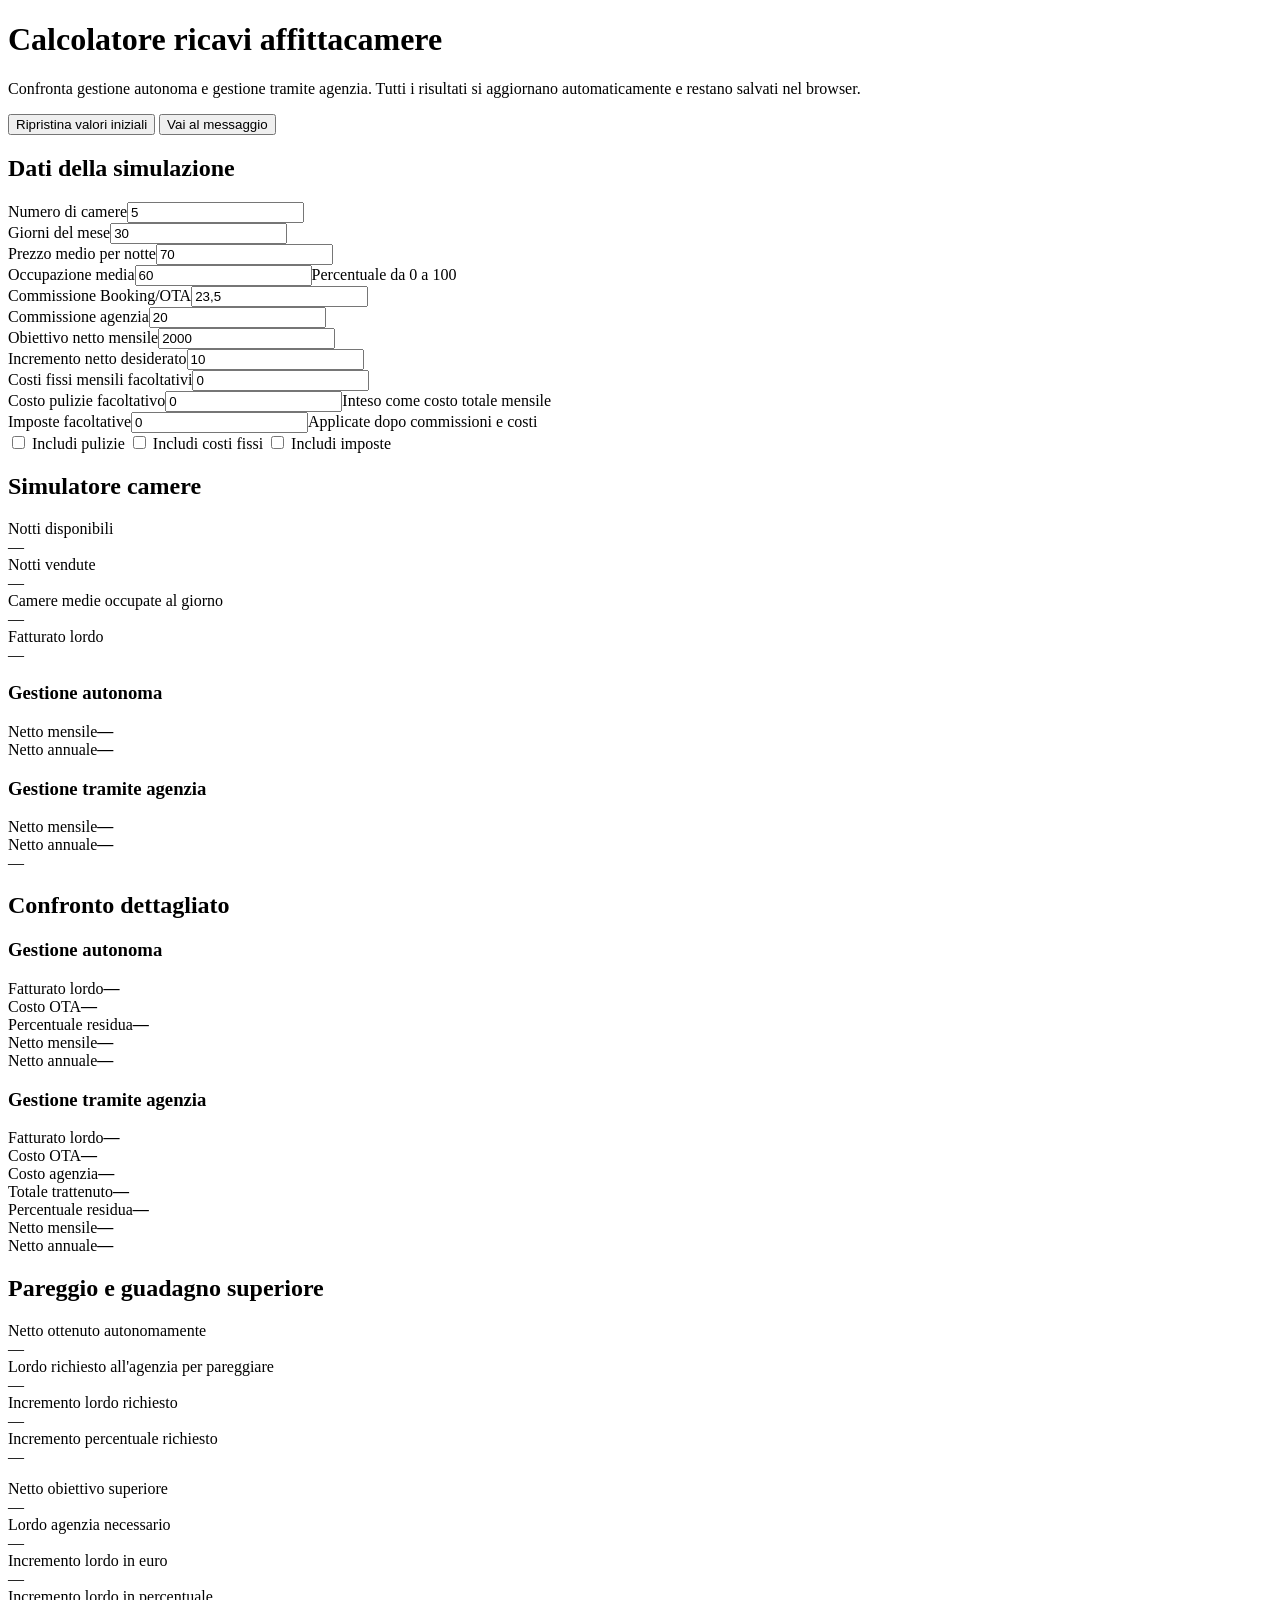
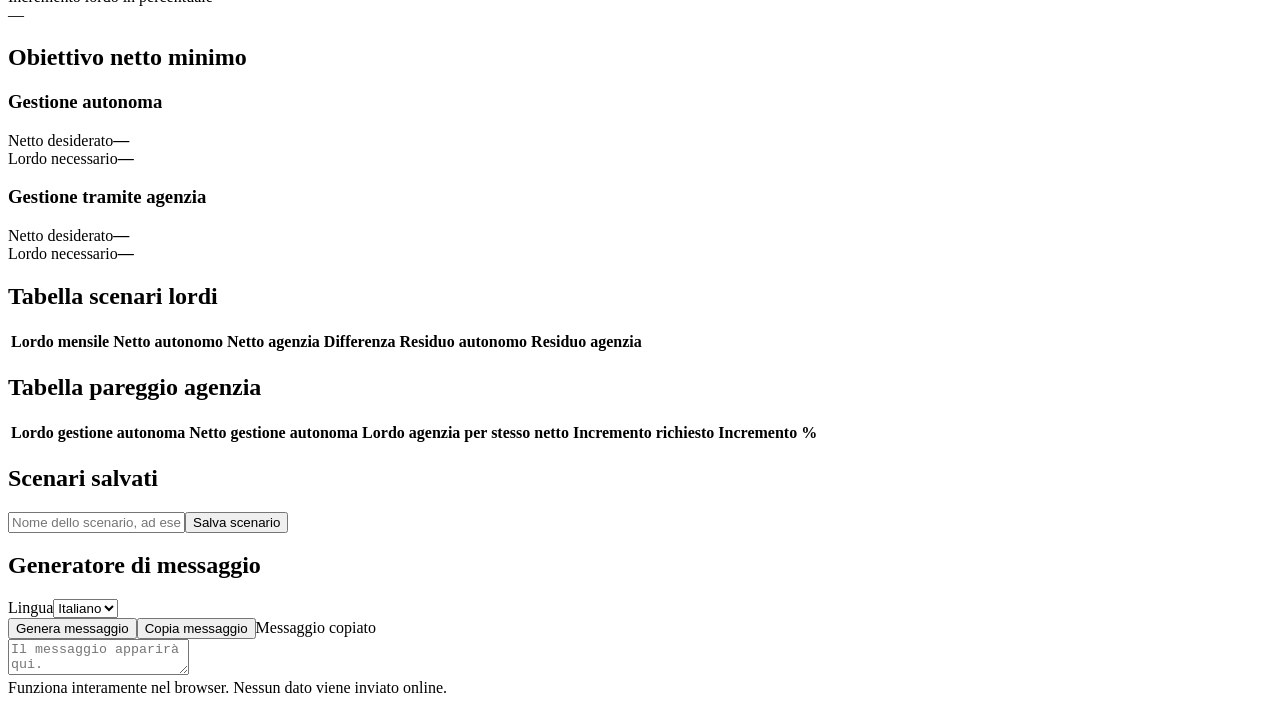
==== index.html @ 50613fc7 "Add affittacamere calculator web app" ====
<!DOCTYPE html>
<html lang="it">
<head>
  <meta charset="UTF-8" />
  <meta name="viewport" content="width=device-width, initial-scale=1.0" />
  <meta name="description" content="Calcolatore semplice per confrontare la gestione autonoma e tramite agenzia di un affittacamere." />
  <title>Calcolatore Ricavi Affittacamere</title>
  <link rel="stylesheet" href="style.css" />
</head>
<body>
  <header>
    <div class="inner">
      <h1>Calcolatore ricavi affittacamere</h1>
      <p>Confronta gestione autonoma e gestione tramite agenzia. Tutti i risultati si aggiornano automaticamente e restano salvati nel browser.</p>
    </div>
  </header>

  <main class="container">
    <div class="toolbar">
      <button id="resetBtn" class="btn-secondary" type="button">Ripristina valori iniziali</button>
      <button id="scrollMessageBtn" class="btn-primary" type="button">Vai al messaggio</button>
    </div>

    <div id="errorBox" class="error-box" role="alert"></div>

    <section class="section">
      <h2>Dati della simulazione</h2>
      <div class="grid grid-3">
        <div class="field"><label for="rooms">Numero di camere</label><input id="rooms" type="text" inputmode="decimal" value="5" /></div>
        <div class="field"><label for="days">Giorni del mese</label><input id="days" type="text" inputmode="decimal" value="30" /></div>
        <div class="field"><label for="averagePrice">Prezzo medio per notte</label><input id="averagePrice" type="text" inputmode="decimal" value="70" /></div>
        <div class="field"><label for="occupancy">Occupazione media</label><input id="occupancy" type="text" inputmode="decimal" value="60" /><span class="hint">Percentuale da 0 a 100</span></div>
        <div class="field"><label for="otaCommission">Commissione Booking/OTA</label><input id="otaCommission" type="text" inputmode="decimal" value="23,5" /></div>
        <div class="field"><label for="agencyCommission">Commissione agenzia</label><input id="agencyCommission" type="text" inputmode="decimal" value="20" /></div>
        <div class="field"><label for="minimumNet">Obiettivo netto mensile</label><input id="minimumNet" type="text" inputmode="decimal" value="2000" /></div>
        <div class="field"><label for="desiredIncrease">Incremento netto desiderato</label><input id="desiredIncrease" type="text" inputmode="decimal" value="10" /></div>
        <div class="field"><label for="fixedCosts">Costi fissi mensili facoltativi</label><input id="fixedCosts" type="text" inputmode="decimal" value="0" /></div>
        <div class="field"><label for="cleaningCost">Costo pulizie facoltativo</label><input id="cleaningCost" type="text" inputmode="decimal" value="0" /><span class="hint">Inteso come costo totale mensile</span></div>
        <div class="field"><label for="taxRate">Imposte facoltative</label><input id="taxRate" type="text" inputmode="decimal" value="0" /><span class="hint">Applicate dopo commissioni e costi</span></div>
      </div>
      <div class="toggles">
        <label class="toggle"><input id="includeCleaning" type="checkbox" /> Includi pulizie</label>
        <label class="toggle"><input id="includeFixedCosts" type="checkbox" /> Includi costi fissi</label>
        <label class="toggle"><input id="includeTaxes" type="checkbox" /> Includi imposte</label>
      </div>
    </section>

    <section class="section">
      <h2>Simulatore camere</h2>
      <div class="cards">
        <div class="card"><div class="label">Notti disponibili</div><div id="availableNights" class="value">—</div></div>
        <div class="card"><div class="label">Notti vendute</div><div id="soldNights" class="value">—</div></div>
        <div class="card"><div class="label">Camere medie occupate al giorno</div><div id="averageOccupiedRooms" class="value">—</div></div>
        <div class="card"><div class="label">Fatturato lordo</div><div id="grossRevenue" class="value">—</div></div>
      </div>
      <div class="split" style="margin-top:16px">
        <div class="result-panel"><h3>Gestione autonoma</h3><div class="result-row"><span>Netto mensile</span><strong id="simAutonomousNet">—</strong></div><div class="result-row"><span>Netto annuale</span><strong id="simAutonomousAnnual">—</strong></div></div>
        <div class="result-panel"><h3>Gestione tramite agenzia</h3><div class="result-row"><span>Netto mensile</span><strong id="simAgencyNet">—</strong></div><div class="result-row"><span>Netto annuale</span><strong id="simAgencyAnnual">—</strong></div><div id="goalStatus" class="status">—</div></div>
      </div>
    </section>

    <section class="section"><h2>Confronto dettagliato</h2><div class="split">
      <div class="result-panel"><h3>Gestione autonoma</h3><div class="result-row"><span>Fatturato lordo</span><strong id="autGross">—</strong></div><div class="result-row"><span>Costo OTA</span><strong id="autOtaCost">—</strong></div><div class="result-row"><span>Percentuale residua</span><strong id="autResidual">—</strong></div><div class="result-row"><span>Netto mensile</span><strong id="autNet">—</strong></div><div class="result-row"><span>Netto annuale</span><strong id="autAnnual">—</strong></div></div>
      <div class="result-panel"><h3>Gestione tramite agenzia</h3><div class="result-row"><span>Fatturato lordo</span><strong id="agencyGross">—</strong></div><div class="result-row"><span>Costo OTA</span><strong id="agencyOtaCost">—</strong></div><div class="result-row"><span>Costo agenzia</span><strong id="agencyCost">—</strong></div><div class="result-row"><span>Totale trattenuto</span><strong id="agencyTotalCost">—</strong></div><div class="result-row"><span>Percentuale residua</span><strong id="agencyResidual">—</strong></div><div class="result-row"><span>Netto mensile</span><strong id="agencyNet">—</strong></div><div class="result-row"><span>Netto annuale</span><strong id="agencyAnnual">—</strong></div></div>
    </div></section>

    <section class="section"><h2>Pareggio e guadagno superiore</h2><div class="cards">
      <div class="card"><div class="label">Netto ottenuto autonomamente</div><div id="breakEvenAutNet" class="value">—</div></div><div class="card"><div class="label">Lordo richiesto all'agenzia per pareggiare</div><div id="breakEvenAgencyGross" class="value">—</div></div><div class="card"><div class="label">Incremento lordo richiesto</div><div id="breakEvenIncreaseEuro" class="value">—</div></div><div class="card"><div class="label">Incremento percentuale richiesto</div><div id="breakEvenIncreasePercent" class="value">—</div></div>
    </div><div class="cards" style="margin-top:14px">
      <div class="card"><div class="label">Netto obiettivo superiore</div><div id="higherTargetNet" class="value">—</div></div><div class="card"><div class="label">Lordo agenzia necessario</div><div id="higherAgencyGross" class="value">—</div></div><div class="card"><div class="label">Incremento lordo in euro</div><div id="higherIncreaseEuro" class="value">—</div></div><div class="card"><div class="label">Incremento lordo in percentuale</div><div id="higherIncreasePercent" class="value">—</div></div>
    </div></section>

    <section class="section"><h2>Obiettivo netto minimo</h2><div class="split">
      <div class="result-panel"><h3>Gestione autonoma</h3><div class="result-row"><span>Netto desiderato</span><strong id="goalNetAut">—</strong></div><div class="result-row"><span>Lordo necessario</span><strong id="goalGrossAut">—</strong></div></div>
      <div class="result-panel"><h3>Gestione tramite agenzia</h3><div class="result-row"><span>Netto desiderato</span><strong id="goalNetAgency">—</strong></div><div class="result-row"><span>Lordo necessario</span><strong id="goalGrossAgency">—</strong></div></div>
    </div></section>

    <section class="section"><h2>Tabella scenari lordi</h2><div class="table-wrap"><table><thead><tr><th>Lordo mensile</th><th>Netto autonomo</th><th>Netto agenzia</th><th>Differenza</th><th>Residuo autonomo</th><th>Residuo agenzia</th></tr></thead><tbody id="scenarioTableBody"></tbody></table></div></section>
    <section class="section"><h2>Tabella pareggio agenzia</h2><div class="table-wrap"><table><thead><tr><th>Lordo gestione autonoma</th><th>Netto gestione autonoma</th><th>Lordo agenzia per stesso netto</th><th>Incremento richiesto</th><th>Incremento %</th></tr></thead><tbody id="breakEvenTableBody"></tbody></table></div></section>

    <section class="section"><h2>Scenari salvati</h2><div class="scenario-form"><input id="scenarioName" type="text" maxlength="60" placeholder="Nome dello scenario, ad esempio: Estate 2026" /><button id="saveScenarioBtn" class="btn-primary" type="button">Salva scenario</button></div><div id="scenarioList" class="scenario-list"></div></section>

    <section id="messageSection" class="section"><h2>Generatore di messaggio</h2><div class="grid"><div class="field"><label for="language">Lingua</label><select id="language"><option value="it">Italiano</option><option value="bn">Bangla</option></select></div></div><div class="message-actions"><button id="generateMessageBtn" class="btn-primary" type="button">Genera messaggio</button><button id="copyMessageBtn" class="btn-secondary" type="button">Copia messaggio</button><span id="copyConfirmation" class="copy-confirmation">Messaggio copiato</span></div><textarea id="generatedMessage" readonly placeholder="Il messaggio apparirà qui."></textarea></section>

    <footer>Funziona interamente nel browser. Nessun dato viene inviato online.</footer>
  </main>
  <script src="script.js"></script>
</body>
</html>
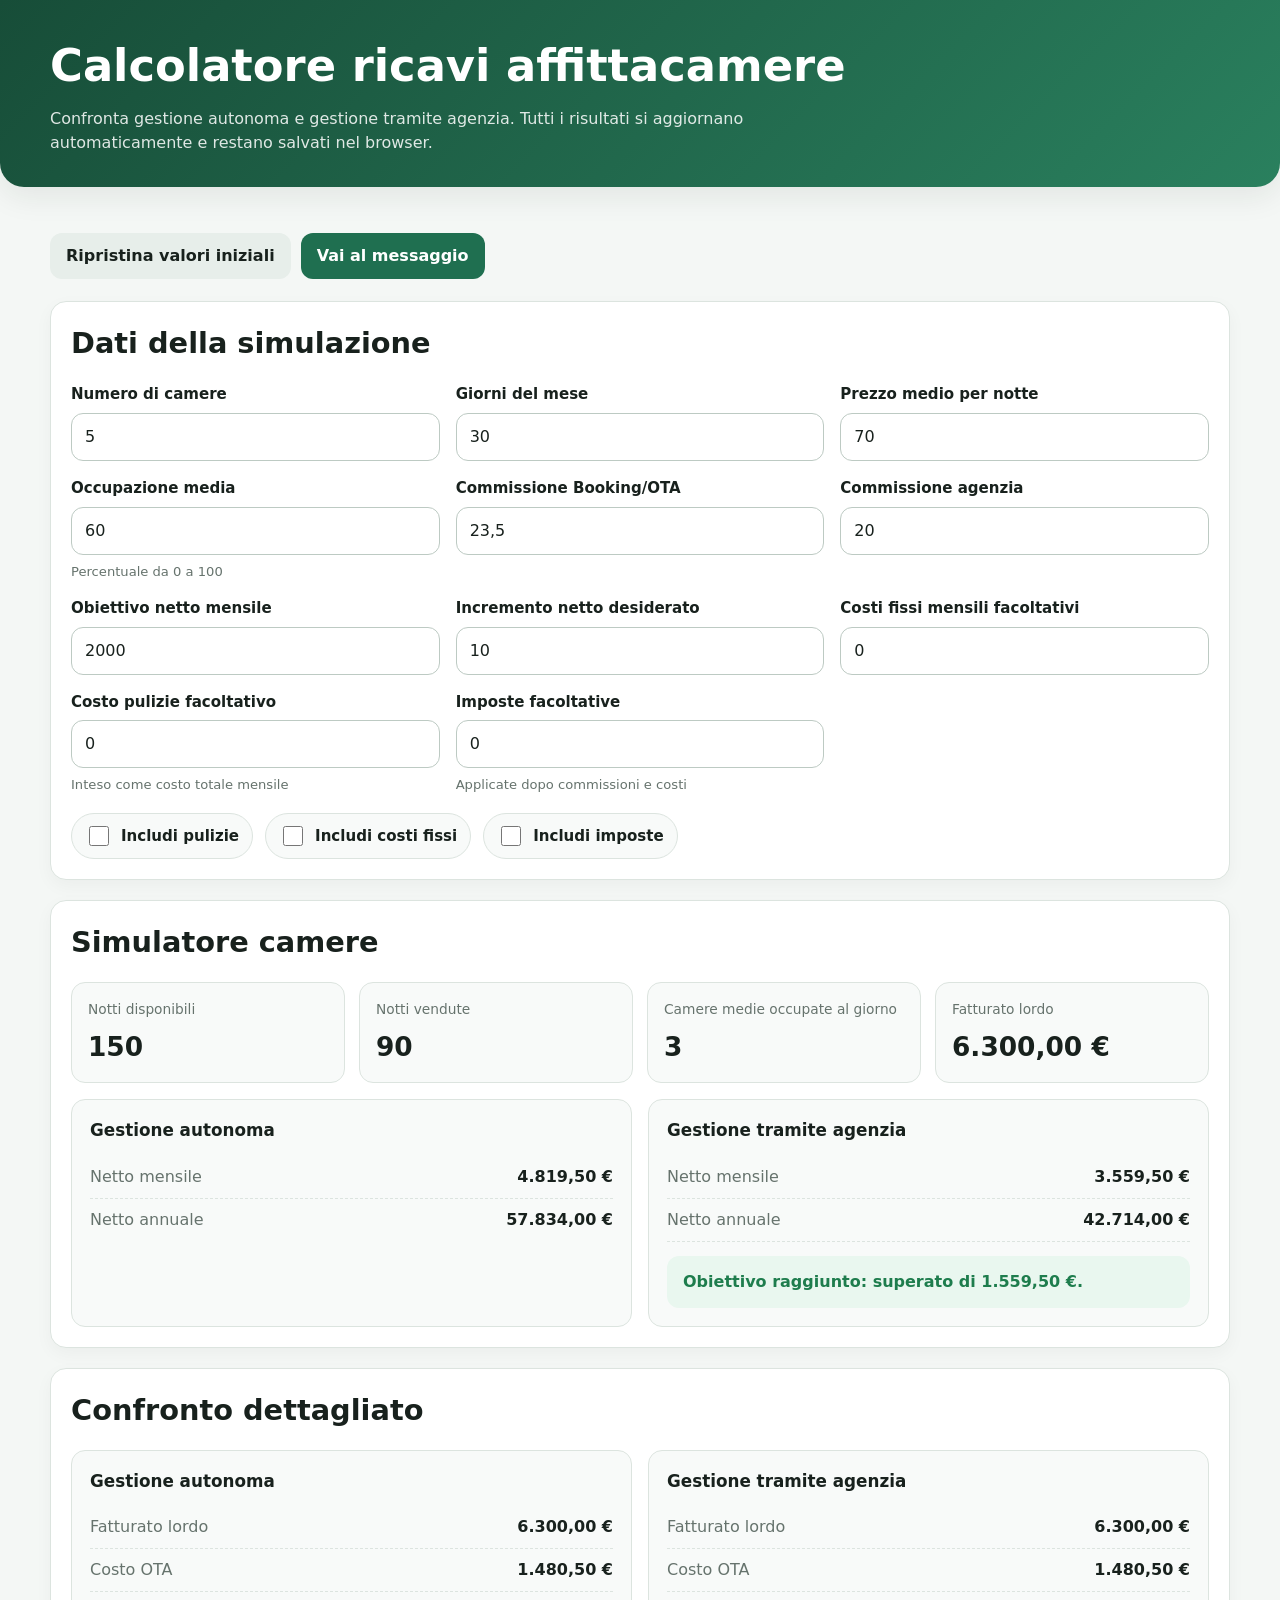
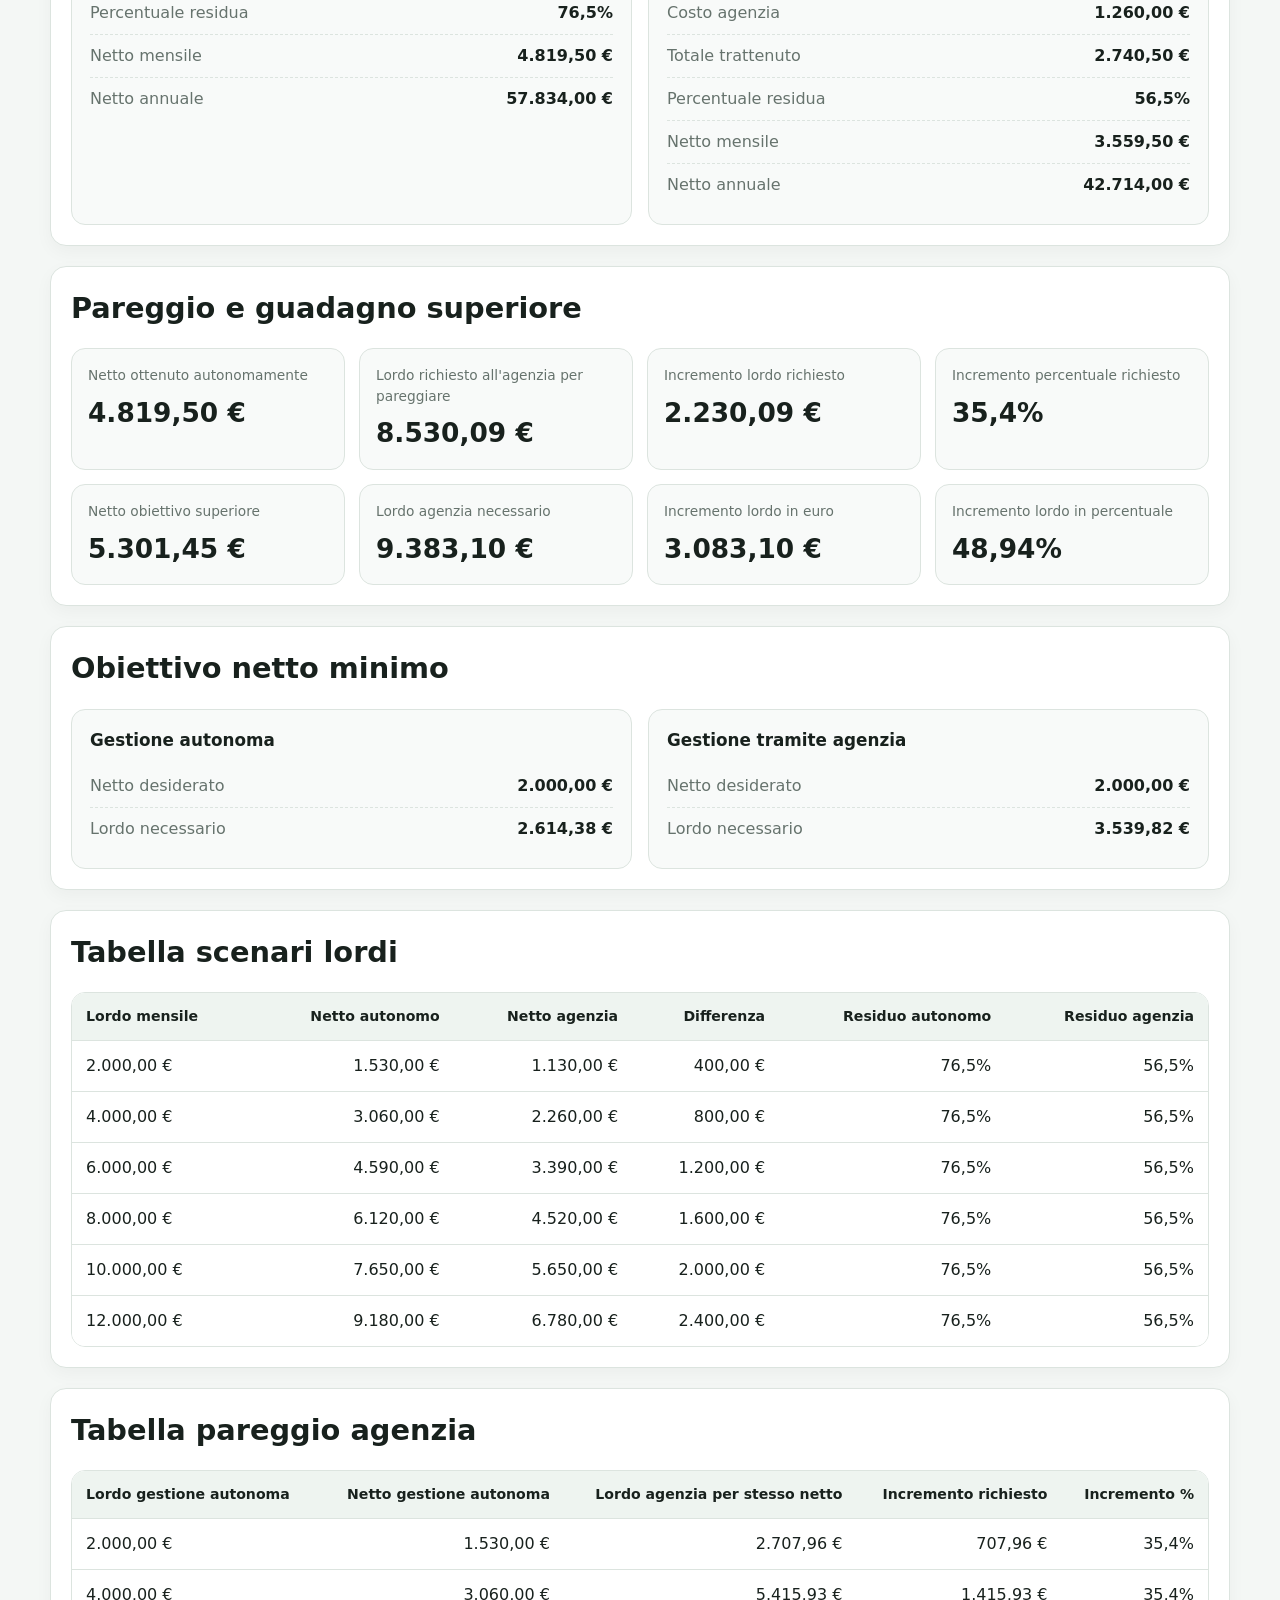
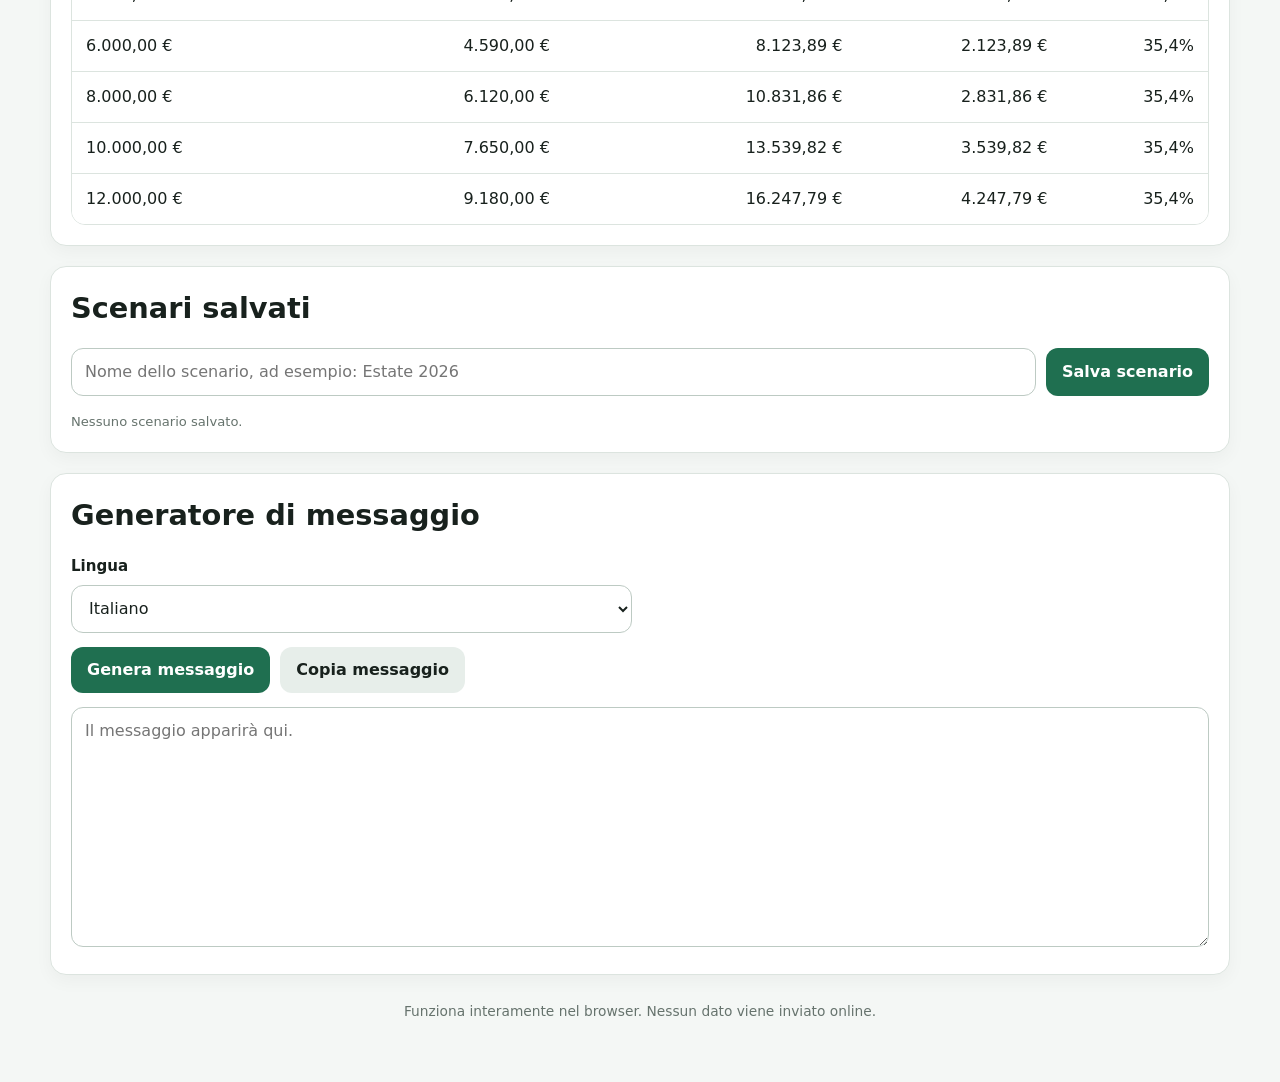
==== commit fb49ba79: "Add PWA support for iPhone and offline use" ====
--- a/index.html
+++ b/index.html
@@ -5,85 +5,43 @@
   <meta name="viewport" content="width=device-width, initial-scale=1.0" />
   <meta name="description" content="Calcolatore semplice per confrontare la gestione autonoma e tramite agenzia di un affittacamere." />
   <title>Calcolatore Ricavi Affittacamere</title>
+  <meta name="theme-color" content="#176b4d" />
+  <meta name="apple-mobile-web-app-capable" content="yes" />
+  <meta name="apple-mobile-web-app-status-bar-style" content="default" />
+  <meta name="apple-mobile-web-app-title" content="Ricavi Affittacamere" />
+  <link rel="manifest" href="manifest.webmanifest" />
+  <link rel="apple-touch-icon" href="icon.svg" />
   <link rel="stylesheet" href="style.css" />
 </head>
 <body>
-  <header>
-    <div class="inner">
-      <h1>Calcolatore ricavi affittacamere</h1>
-      <p>Confronta gestione autonoma e gestione tramite agenzia. Tutti i risultati si aggiornano automaticamente e restano salvati nel browser.</p>
-    </div>
-  </header>
-
+  <header><div class="inner"><h1>Calcolatore ricavi affittacamere</h1><p>Confronta gestione autonoma e gestione tramite agenzia. Tutti i risultati si aggiornano automaticamente e restano salvati nel browser.</p></div></header>
   <main class="container">
-    <div class="toolbar">
-      <button id="resetBtn" class="btn-secondary" type="button">Ripristina valori iniziali</button>
-      <button id="scrollMessageBtn" class="btn-primary" type="button">Vai al messaggio</button>
-    </div>
-
+    <div class="toolbar"><button id="resetBtn" class="btn-secondary" type="button">Ripristina valori iniziali</button><button id="scrollMessageBtn" class="btn-primary" type="button">Vai al messaggio</button></div>
     <div id="errorBox" class="error-box" role="alert"></div>
-
-    <section class="section">
-      <h2>Dati della simulazione</h2>
-      <div class="grid grid-3">
-        <div class="field"><label for="rooms">Numero di camere</label><input id="rooms" type="text" inputmode="decimal" value="5" /></div>
-        <div class="field"><label for="days">Giorni del mese</label><input id="days" type="text" inputmode="decimal" value="30" /></div>
-        <div class="field"><label for="averagePrice">Prezzo medio per notte</label><input id="averagePrice" type="text" inputmode="decimal" value="70" /></div>
-        <div class="field"><label for="occupancy">Occupazione media</label><input id="occupancy" type="text" inputmode="decimal" value="60" /><span class="hint">Percentuale da 0 a 100</span></div>
-        <div class="field"><label for="otaCommission">Commissione Booking/OTA</label><input id="otaCommission" type="text" inputmode="decimal" value="23,5" /></div>
-        <div class="field"><label for="agencyCommission">Commissione agenzia</label><input id="agencyCommission" type="text" inputmode="decimal" value="20" /></div>
-        <div class="field"><label for="minimumNet">Obiettivo netto mensile</label><input id="minimumNet" type="text" inputmode="decimal" value="2000" /></div>
-        <div class="field"><label for="desiredIncrease">Incremento netto desiderato</label><input id="desiredIncrease" type="text" inputmode="decimal" value="10" /></div>
-        <div class="field"><label for="fixedCosts">Costi fissi mensili facoltativi</label><input id="fixedCosts" type="text" inputmode="decimal" value="0" /></div>
-        <div class="field"><label for="cleaningCost">Costo pulizie facoltativo</label><input id="cleaningCost" type="text" inputmode="decimal" value="0" /><span class="hint">Inteso come costo totale mensile</span></div>
-        <div class="field"><label for="taxRate">Imposte facoltative</label><input id="taxRate" type="text" inputmode="decimal" value="0" /><span class="hint">Applicate dopo commissioni e costi</span></div>
-      </div>
-      <div class="toggles">
-        <label class="toggle"><input id="includeCleaning" type="checkbox" /> Includi pulizie</label>
-        <label class="toggle"><input id="includeFixedCosts" type="checkbox" /> Includi costi fissi</label>
-        <label class="toggle"><input id="includeTaxes" type="checkbox" /> Includi imposte</label>
-      </div>
-    </section>
-
-    <section class="section">
-      <h2>Simulatore camere</h2>
-      <div class="cards">
-        <div class="card"><div class="label">Notti disponibili</div><div id="availableNights" class="value">—</div></div>
-        <div class="card"><div class="label">Notti vendute</div><div id="soldNights" class="value">—</div></div>
-        <div class="card"><div class="label">Camere medie occupate al giorno</div><div id="averageOccupiedRooms" class="value">—</div></div>
-        <div class="card"><div class="label">Fatturato lordo</div><div id="grossRevenue" class="value">—</div></div>
-      </div>
-      <div class="split" style="margin-top:16px">
-        <div class="result-panel"><h3>Gestione autonoma</h3><div class="result-row"><span>Netto mensile</span><strong id="simAutonomousNet">—</strong></div><div class="result-row"><span>Netto annuale</span><strong id="simAutonomousAnnual">—</strong></div></div>
-        <div class="result-panel"><h3>Gestione tramite agenzia</h3><div class="result-row"><span>Netto mensile</span><strong id="simAgencyNet">—</strong></div><div class="result-row"><span>Netto annuale</span><strong id="simAgencyAnnual">—</strong></div><div id="goalStatus" class="status">—</div></div>
-      </div>
-    </section>
-
-    <section class="section"><h2>Confronto dettagliato</h2><div class="split">
-      <div class="result-panel"><h3>Gestione autonoma</h3><div class="result-row"><span>Fatturato lordo</span><strong id="autGross">—</strong></div><div class="result-row"><span>Costo OTA</span><strong id="autOtaCost">—</strong></div><div class="result-row"><span>Percentuale residua</span><strong id="autResidual">—</strong></div><div class="result-row"><span>Netto mensile</span><strong id="autNet">—</strong></div><div class="result-row"><span>Netto annuale</span><strong id="autAnnual">—</strong></div></div>
-      <div class="result-panel"><h3>Gestione tramite agenzia</h3><div class="result-row"><span>Fatturato lordo</span><strong id="agencyGross">—</strong></div><div class="result-row"><span>Costo OTA</span><strong id="agencyOtaCost">—</strong></div><div class="result-row"><span>Costo agenzia</span><strong id="agencyCost">—</strong></div><div class="result-row"><span>Totale trattenuto</span><strong id="agencyTotalCost">—</strong></div><div class="result-row"><span>Percentuale residua</span><strong id="agencyResidual">—</strong></div><div class="result-row"><span>Netto mensile</span><strong id="agencyNet">—</strong></div><div class="result-row"><span>Netto annuale</span><strong id="agencyAnnual">—</strong></div></div>
-    </div></section>
-
-    <section class="section"><h2>Pareggio e guadagno superiore</h2><div class="cards">
-      <div class="card"><div class="label">Netto ottenuto autonomamente</div><div id="breakEvenAutNet" class="value">—</div></div><div class="card"><div class="label">Lordo richiesto all'agenzia per pareggiare</div><div id="breakEvenAgencyGross" class="value">—</div></div><div class="card"><div class="label">Incremento lordo richiesto</div><div id="breakEvenIncreaseEuro" class="value">—</div></div><div class="card"><div class="label">Incremento percentuale richiesto</div><div id="breakEvenIncreasePercent" class="value">—</div></div>
-    </div><div class="cards" style="margin-top:14px">
-      <div class="card"><div class="label">Netto obiettivo superiore</div><div id="higherTargetNet" class="value">—</div></div><div class="card"><div class="label">Lordo agenzia necessario</div><div id="higherAgencyGross" class="value">—</div></div><div class="card"><div class="label">Incremento lordo in euro</div><div id="higherIncreaseEuro" class="value">—</div></div><div class="card"><div class="label">Incremento lordo in percentuale</div><div id="higherIncreasePercent" class="value">—</div></div>
-    </div></section>
-
-    <section class="section"><h2>Obiettivo netto minimo</h2><div class="split">
-      <div class="result-panel"><h3>Gestione autonoma</h3><div class="result-row"><span>Netto desiderato</span><strong id="goalNetAut">—</strong></div><div class="result-row"><span>Lordo necessario</span><strong id="goalGrossAut">—</strong></div></div>
-      <div class="result-panel"><h3>Gestione tramite agenzia</h3><div class="result-row"><span>Netto desiderato</span><strong id="goalNetAgency">—</strong></div><div class="result-row"><span>Lordo necessario</span><strong id="goalGrossAgency">—</strong></div></div>
-    </div></section>
-
+    <section class="section"><h2>Dati della simulazione</h2><div class="grid grid-3">
+      <div class="field"><label for="rooms">Numero di camere</label><input id="rooms" type="text" inputmode="decimal" value="5" /></div>
+      <div class="field"><label for="days">Giorni del mese</label><input id="days" type="text" inputmode="decimal" value="30" /></div>
+      <div class="field"><label for="averagePrice">Prezzo medio per notte</label><input id="averagePrice" type="text" inputmode="decimal" value="70" /></div>
+      <div class="field"><label for="occupancy">Occupazione media</label><input id="occupancy" type="text" inputmode="decimal" value="60" /><span class="hint">Percentuale da 0 a 100</span></div>
+      <div class="field"><label for="otaCommission">Commissione Booking/OTA</label><input id="otaCommission" type="text" inputmode="decimal" value="23,5" /></div>
+      <div class="field"><label for="agencyCommission">Commissione agenzia</label><input id="agencyCommission" type="text" inputmode="decimal" value="20" /></div>
+      <div class="field"><label for="minimumNet">Obiettivo netto mensile</label><input id="minimumNet" type="text" inputmode="decimal" value="2000" /></div>
+      <div class="field"><label for="desiredIncrease">Incremento netto desiderato</label><input id="desiredIncrease" type="text" inputmode="decimal" value="10" /></div>
+      <div class="field"><label for="fixedCosts">Costi fissi mensili facoltativi</label><input id="fixedCosts" type="text" inputmode="decimal" value="0" /></div>
+      <div class="field"><label for="cleaningCost">Costo pulizie facoltativo</label><input id="cleaningCost" type="text" inputmode="decimal" value="0" /><span class="hint">Inteso come costo totale mensile</span></div>
+      <div class="field"><label for="taxRate">Imposte facoltative</label><input id="taxRate" type="text" inputmode="decimal" value="0" /><span class="hint">Applicate dopo commissioni e costi</span></div>
+    </div><div class="toggles"><label class="toggle"><input id="includeCleaning" type="checkbox" /> Includi pulizie</label><label class="toggle"><input id="includeFixedCosts" type="checkbox" /> Includi costi fissi</label><label class="toggle"><input id="includeTaxes" type="checkbox" /> Includi imposte</label></div></section>
+    <section class="section"><h2>Simulatore camere</h2><div class="cards"><div class="card"><div class="label">Notti disponibili</div><div id="availableNights" class="value">—</div></div><div class="card"><div class="label">Notti vendute</div><div id="soldNights" class="value">—</div></div><div class="card"><div class="label">Camere medie occupate al giorno</div><div id="averageOccupiedRooms" class="value">—</div></div><div class="card"><div class="label">Fatturato lordo</div><div id="grossRevenue" class="value">—</div></div></div><div class="split" style="margin-top:16px"><div class="result-panel"><h3>Gestione autonoma</h3><div class="result-row"><span>Netto mensile</span><strong id="simAutonomousNet">—</strong></div><div class="result-row"><span>Netto annuale</span><strong id="simAutonomousAnnual">—</strong></div></div><div class="result-panel"><h3>Gestione tramite agenzia</h3><div class="result-row"><span>Netto mensile</span><strong id="simAgencyNet">—</strong></div><div class="result-row"><span>Netto annuale</span><strong id="simAgencyAnnual">—</strong></div><div id="goalStatus" class="status">—</div></div></div></section>
+    <section class="section"><h2>Confronto dettagliato</h2><div class="split"><div class="result-panel"><h3>Gestione autonoma</h3><div class="result-row"><span>Fatturato lordo</span><strong id="autGross">—</strong></div><div class="result-row"><span>Costo OTA</span><strong id="autOtaCost">—</strong></div><div class="result-row"><span>Percentuale residua</span><strong id="autResidual">—</strong></div><div class="result-row"><span>Netto mensile</span><strong id="autNet">—</strong></div><div class="result-row"><span>Netto annuale</span><strong id="autAnnual">—</strong></div></div><div class="result-panel"><h3>Gestione tramite agenzia</h3><div class="result-row"><span>Fatturato lordo</span><strong id="agencyGross">—</strong></div><div class="result-row"><span>Costo OTA</span><strong id="agencyOtaCost">—</strong></div><div class="result-row"><span>Costo agenzia</span><strong id="agencyCost">—</strong></div><div class="result-row"><span>Totale trattenuto</span><strong id="agencyTotalCost">—</strong></div><div class="result-row"><span>Percentuale residua</span><strong id="agencyResidual">—</strong></div><div class="result-row"><span>Netto mensile</span><strong id="agencyNet">—</strong></div><div class="result-row"><span>Netto annuale</span><strong id="agencyAnnual">—</strong></div></div></div></section>
+    <section class="section"><h2>Pareggio e guadagno superiore</h2><div class="cards"><div class="card"><div class="label">Netto ottenuto autonomamente</div><div id="breakEvenAutNet" class="value">—</div></div><div class="card"><div class="label">Lordo richiesto all'agenzia per pareggiare</div><div id="breakEvenAgencyGross" class="value">—</div></div><div class="card"><div class="label">Incremento lordo richiesto</div><div id="breakEvenIncreaseEuro" class="value">—</div></div><div class="card"><div class="label">Incremento percentuale richiesto</div><div id="breakEvenIncreasePercent" class="value">—</div></div></div><div class="cards" style="margin-top:14px"><div class="card"><div class="label">Netto obiettivo superiore</div><div id="higherTargetNet" class="value">—</div></div><div class="card"><div class="label">Lordo agenzia necessario</div><div id="higherAgencyGross" class="value">—</div></div><div class="card"><div class="label">Incremento lordo in euro</div><div id="higherIncreaseEuro" class="value">—</div></div><div class="card"><div class="label">Incremento lordo in percentuale</div><div id="higherIncreasePercent" class="value">—</div></div></div></section>
+    <section class="section"><h2>Obiettivo netto minimo</h2><div class="split"><div class="result-panel"><h3>Gestione autonoma</h3><div class="result-row"><span>Netto desiderato</span><strong id="goalNetAut">—</strong></div><div class="result-row"><span>Lordo necessario</span><strong id="goalGrossAut">—</strong></div></div><div class="result-panel"><h3>Gestione tramite agenzia</h3><div class="result-row"><span>Netto desiderato</span><strong id="goalNetAgency">—</strong></div><div class="result-row"><span>Lordo necessario</span><strong id="goalGrossAgency">—</strong></div></div></div></section>
     <section class="section"><h2>Tabella scenari lordi</h2><div class="table-wrap"><table><thead><tr><th>Lordo mensile</th><th>Netto autonomo</th><th>Netto agenzia</th><th>Differenza</th><th>Residuo autonomo</th><th>Residuo agenzia</th></tr></thead><tbody id="scenarioTableBody"></tbody></table></div></section>
     <section class="section"><h2>Tabella pareggio agenzia</h2><div class="table-wrap"><table><thead><tr><th>Lordo gestione autonoma</th><th>Netto gestione autonoma</th><th>Lordo agenzia per stesso netto</th><th>Incremento richiesto</th><th>Incremento %</th></tr></thead><tbody id="breakEvenTableBody"></tbody></table></div></section>
-
     <section class="section"><h2>Scenari salvati</h2><div class="scenario-form"><input id="scenarioName" type="text" maxlength="60" placeholder="Nome dello scenario, ad esempio: Estate 2026" /><button id="saveScenarioBtn" class="btn-primary" type="button">Salva scenario</button></div><div id="scenarioList" class="scenario-list"></div></section>
-
     <section id="messageSection" class="section"><h2>Generatore di messaggio</h2><div class="grid"><div class="field"><label for="language">Lingua</label><select id="language"><option value="it">Italiano</option><option value="bn">Bangla</option></select></div></div><div class="message-actions"><button id="generateMessageBtn" class="btn-primary" type="button">Genera messaggio</button><button id="copyMessageBtn" class="btn-secondary" type="button">Copia messaggio</button><span id="copyConfirmation" class="copy-confirmation">Messaggio copiato</span></div><textarea id="generatedMessage" readonly placeholder="Il messaggio apparirà qui."></textarea></section>
-
     <footer>Funziona interamente nel browser. Nessun dato viene inviato online.</footer>
   </main>
   <script src="script.js"></script>
+  <script>if ("serviceWorker" in navigator) { window.addEventListener("load", () => { navigator.serviceWorker.register("./service-worker.js").catch(console.error); }); }</script>
 </body>
 </html>
--- a/style.css
+++ b/style.css
@@ -0,0 +1,98 @@
+:root {
+  --bg: #f4f7f5;
+  --surface: #ffffff;
+  --surface-soft: #f8faf9;
+  --text: #18211d;
+  --muted: #66736d;
+  --border: #dce4df;
+  --primary: #1f6f50;
+  --primary-dark: #17553e;
+  --green: #1e7d4d;
+  --green-bg: #e9f7ef;
+  --yellow: #8a6500;
+  --yellow-bg: #fff7d6;
+  --red: #b43a35;
+  --red-bg: #fff0ef;
+  --shadow: 0 10px 30px rgba(24, 33, 29, 0.08);
+  --radius: 16px;
+}
+* { box-sizing: border-box; }
+html { scroll-behavior: smooth; }
+body { margin: 0; font-family: Inter, ui-sans-serif, system-ui, -apple-system, BlinkMacSystemFont, "Segoe UI", sans-serif; background: var(--bg); color: var(--text); line-height: 1.5; }
+button, input, select, textarea { font: inherit; }
+.container { width: min(1180px, calc(100% - 24px)); margin: 0 auto; padding: 24px 0 60px; }
+header { background: linear-gradient(135deg, #174d38, #2a805e); color: #fff; padding: 32px 20px; border-radius: 0 0 24px 24px; box-shadow: var(--shadow); }
+header .inner { width: min(1180px, 100%); margin: 0 auto; }
+h1, h2, h3 { margin-top: 0; }
+h1 { margin-bottom: 8px; font-size: clamp(1.8rem, 5vw, 2.8rem); }
+h2 { font-size: clamp(1.3rem, 4vw, 1.8rem); margin-bottom: 18px; }
+h3 { font-size: 1.05rem; margin-bottom: 12px; }
+header p { margin: 0; max-width: 760px; color: rgba(255, 255, 255, 0.86); }
+.toolbar { display: flex; flex-wrap: wrap; gap: 10px; margin: 22px 0; }
+button { min-height: 46px; border: 0; border-radius: 12px; padding: 11px 16px; cursor: pointer; font-weight: 700; transition: transform .15s ease, background .15s ease, opacity .15s ease; }
+button:hover { transform: translateY(-1px); }
+button:active { transform: translateY(0); }
+button:disabled { opacity: .55; cursor: not-allowed; }
+.btn-primary { background: var(--primary); color: #fff; }
+.btn-primary:hover { background: var(--primary-dark); }
+.btn-secondary { background: #e7eeea; color: var(--text); }
+.btn-danger { background: var(--red-bg); color: var(--red); }
+.section { background: var(--surface); border: 1px solid var(--border); border-radius: var(--radius); padding: 20px; margin-bottom: 20px; box-shadow: 0 6px 18px rgba(24, 33, 29, 0.04); }
+.grid { display: grid; grid-template-columns: repeat(2, minmax(0, 1fr)); gap: 16px; }
+.grid-3 { grid-template-columns: repeat(3, minmax(0, 1fr)); }
+.field { display: flex; flex-direction: column; gap: 7px; }
+label { font-weight: 700; font-size: .94rem; }
+.hint { color: var(--muted); font-size: .82rem; }
+input, select, textarea { width: 100%; min-height: 48px; border: 1px solid #bdcac3; border-radius: 12px; padding: 11px 13px; color: var(--text); background: #fff; outline: none; }
+input:focus, select:focus, textarea:focus { border-color: var(--primary); box-shadow: 0 0 0 3px rgba(31, 111, 80, .12); }
+textarea { min-height: 240px; resize: vertical; line-height: 1.55; }
+.toggles { display: flex; flex-wrap: wrap; gap: 12px; margin-top: 18px; }
+.toggle { display: inline-flex; align-items: center; gap: 9px; background: var(--surface-soft); border: 1px solid var(--border); border-radius: 999px; padding: 9px 13px; font-weight: 700; }
+.toggle input { width: 20px; height: 20px; min-height: auto; accent-color: var(--primary); }
+.error-box { display: none; background: var(--red-bg); border: 1px solid #f0b8b5; color: var(--red); padding: 13px 15px; border-radius: 12px; margin-bottom: 18px; font-weight: 700; }
+.cards { display: grid; grid-template-columns: repeat(4, minmax(0, 1fr)); gap: 14px; }
+.card { background: var(--surface-soft); border: 1px solid var(--border); border-radius: 14px; padding: 16px; min-width: 0; }
+.card .label { color: var(--muted); font-size: .86rem; margin-bottom: 7px; }
+.card .value { font-size: clamp(1.2rem, 4vw, 1.65rem); font-weight: 800; overflow-wrap: anywhere; }
+.card.good { background: var(--green-bg); border-color: #b8dfc8; }
+.card.warning { background: var(--yellow-bg); border-color: #eedb8c; }
+.card.bad { background: var(--red-bg); border-color: #efb7b4; }
+.split { display: grid; grid-template-columns: repeat(2, minmax(0, 1fr)); gap: 16px; }
+.result-panel { border-radius: 14px; padding: 18px; border: 1px solid var(--border); background: var(--surface-soft); }
+.result-row { display: flex; justify-content: space-between; align-items: baseline; gap: 16px; padding: 9px 0; border-bottom: 1px dashed var(--border); }
+.result-row:last-child { border-bottom: 0; }
+.result-row span:first-child { color: var(--muted); }
+.result-row strong { text-align: right; }
+.status { border-radius: 12px; padding: 14px 16px; font-weight: 800; margin-top: 14px; }
+.status.good { background: var(--green-bg); color: var(--green); }
+.status.warning { background: var(--yellow-bg); color: var(--yellow); }
+.status.bad { background: var(--red-bg); color: var(--red); }
+.table-wrap { overflow-x: auto; border: 1px solid var(--border); border-radius: 14px; }
+table { width: 100%; min-width: 780px; border-collapse: collapse; background: #fff; }
+th, td { text-align: right; padding: 13px 14px; border-bottom: 1px solid var(--border); white-space: nowrap; }
+th:first-child, td:first-child { text-align: left; }
+th { background: #eef4f0; font-size: .88rem; }
+tr:last-child td { border-bottom: 0; }
+.scenario-form { display: grid; grid-template-columns: 1fr auto; gap: 10px; margin-bottom: 16px; }
+.scenario-list { display: grid; gap: 10px; }
+.scenario-item { display: flex; justify-content: space-between; align-items: center; gap: 12px; border: 1px solid var(--border); padding: 12px 14px; border-radius: 12px; background: var(--surface-soft); }
+.scenario-item .meta { color: var(--muted); font-size: .84rem; }
+.scenario-actions { display: flex; gap: 8px; }
+.scenario-actions button { min-height: 38px; padding: 8px 11px; }
+.message-actions { display: flex; flex-wrap: wrap; gap: 10px; margin: 14px 0; }
+.copy-confirmation { color: var(--green); font-weight: 800; display: none; align-self: center; }
+footer { text-align: center; color: var(--muted); font-size: .86rem; padding-top: 6px; }
+@media (max-width: 900px) { .cards { grid-template-columns: repeat(2, minmax(0, 1fr)); } .grid-3 { grid-template-columns: repeat(2, minmax(0, 1fr)); } }
+@media (max-width: 680px) {
+  .container { width: min(100% - 16px, 1180px); padding-top: 14px; }
+  header { padding: 26px 16px; border-radius: 0 0 18px 18px; }
+  .section { padding: 16px; border-radius: 14px; }
+  .grid, .grid-3, .split, .cards { grid-template-columns: 1fr; }
+  .toolbar button, .message-actions button { flex: 1 1 100%; }
+  .scenario-form { grid-template-columns: 1fr; }
+  .scenario-item { align-items: flex-start; flex-direction: column; }
+  .scenario-actions { width: 100%; }
+  .scenario-actions button { flex: 1; }
+  .result-row { align-items: flex-start; flex-direction: column; gap: 2px; }
+  .result-row strong { text-align: left; }
+}
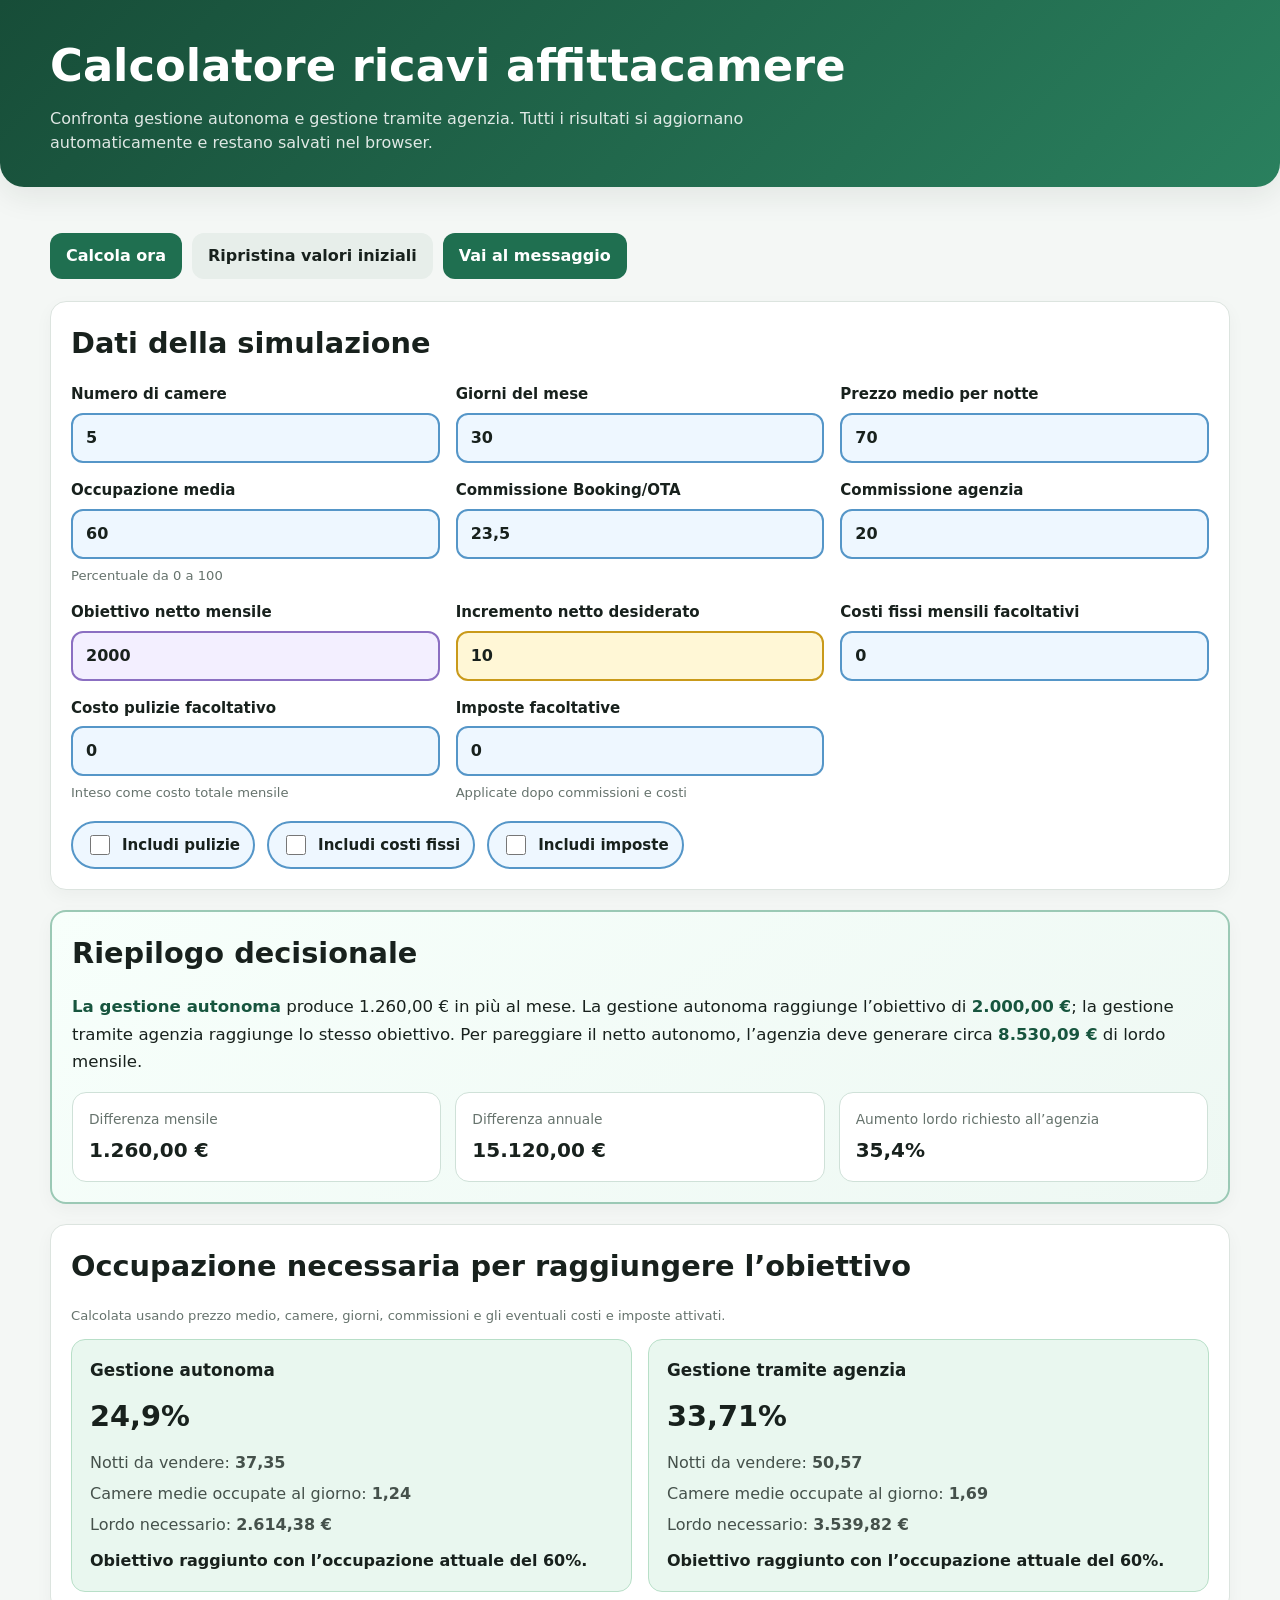
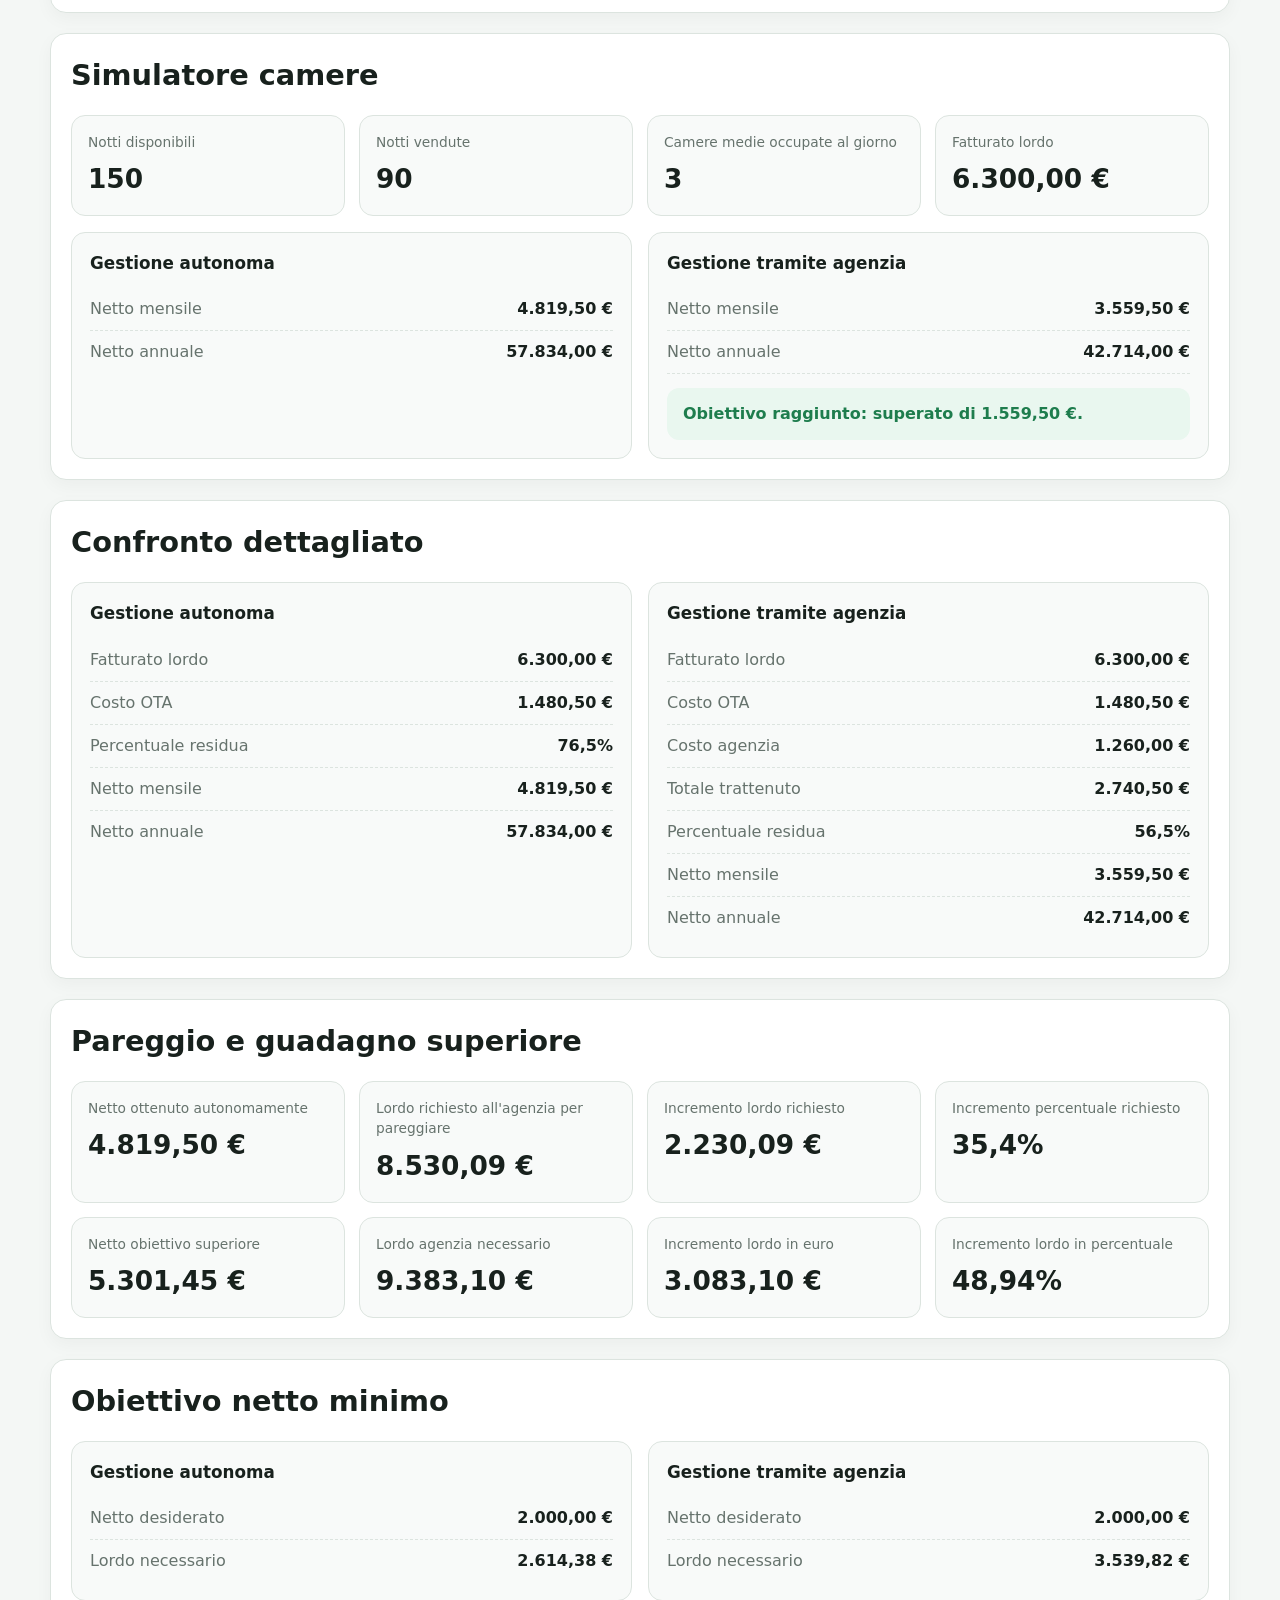
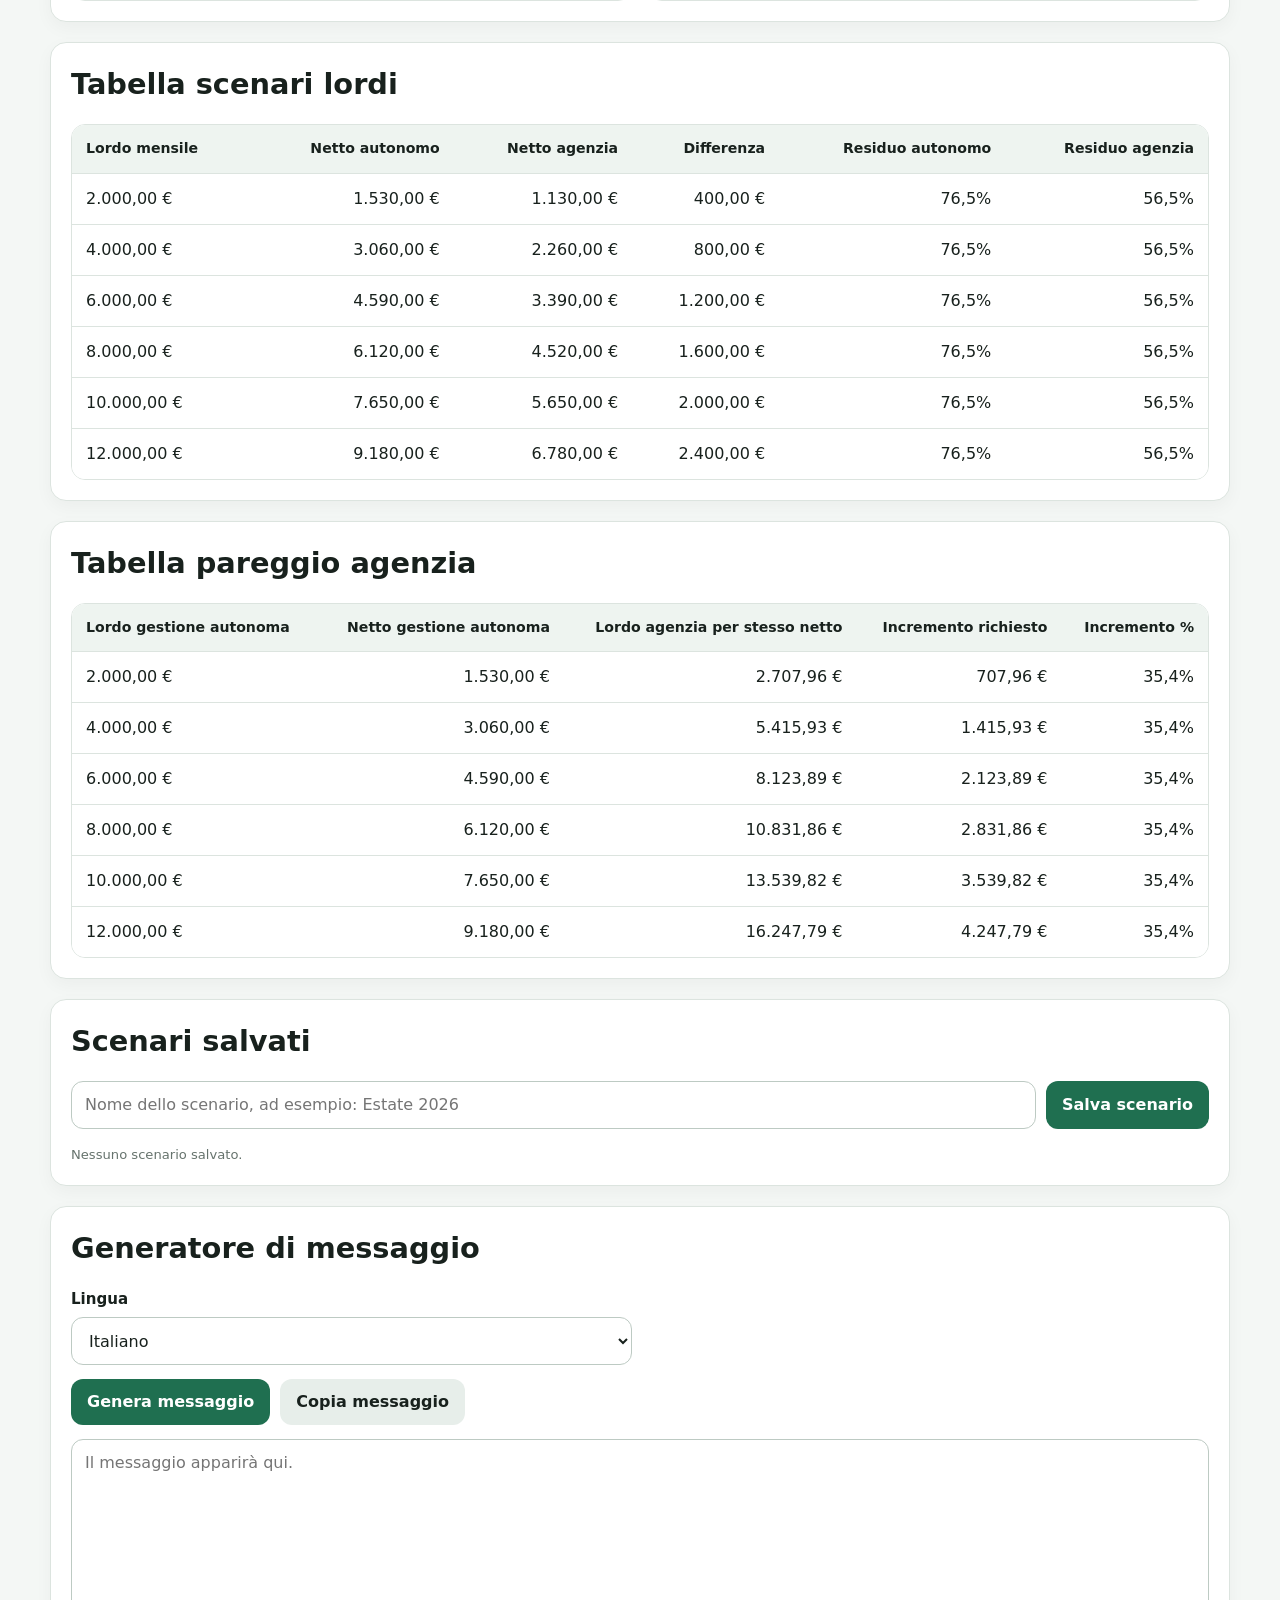
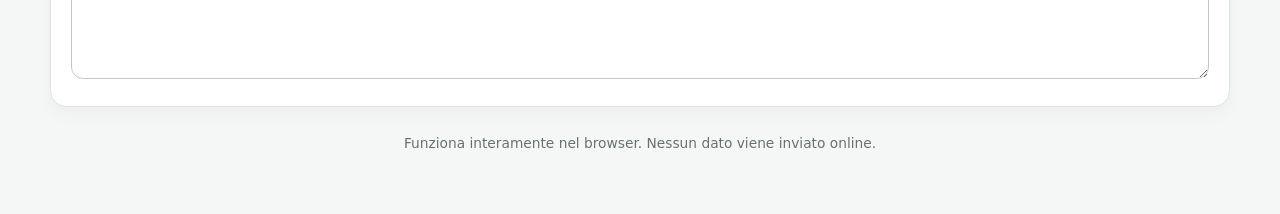
==== commit 159cb02d: "Add decision summary and required occupancy analysis" ====
--- a/index.html
+++ b/index.html
@@ -12,6 +12,23 @@
   <link rel="manifest" href="manifest.webmanifest" />
   <link rel="apple-touch-icon" href="icon.svg" />
   <link rel="stylesheet" href="style.css" />
+  <style>
+    .decision-section{border:2px solid #9bc9b5;background:linear-gradient(145deg,#f7fffb,#eef8f3)}
+    .decision-summary{font-size:1.04rem;line-height:1.65}
+    .decision-summary strong{color:#17553e}
+    .decision-grid{display:grid;grid-template-columns:repeat(3,minmax(0,1fr));gap:14px;margin-top:16px}
+    .decision-metric{background:#fff;border:1px solid #cfe1d8;border-radius:14px;padding:16px}
+    .decision-metric .metric-label{color:#66736d;font-size:.86rem;margin-bottom:6px}
+    .decision-metric .metric-value{font-size:1.25rem;font-weight:800;overflow-wrap:anywhere}
+    .occupancy-grid{display:grid;grid-template-columns:repeat(2,minmax(0,1fr));gap:16px}
+    .occupancy-panel{border:1px solid #cfd9e8;background:#f7f9ff;border-radius:14px;padding:18px}
+    .occupancy-panel.unreachable{border-color:#efb7b4;background:#fff0ef}
+    .occupancy-panel.reached{border-color:#b8dfc8;background:#e9f7ef}
+    .occupancy-main{font-size:1.8rem;font-weight:850;margin:6px 0 12px}
+    .occupancy-detail{display:grid;gap:7px;color:#45514b}
+    .occupancy-note{margin-top:12px;font-weight:700}
+    @media(max-width:800px){.decision-grid{grid-template-columns:1fr}.occupancy-grid{grid-template-columns:1fr}}
+  </style>
 </head>
 <body>
   <header><div class="inner"><h1>Calcolatore ricavi affittacamere</h1><p>Confronta gestione autonoma e gestione tramite agenzia. Tutti i risultati si aggiornano automaticamente e restano salvati nel browser.</p></div></header>
@@ -31,6 +48,11 @@
       <div class="field"><label for="cleaningCost">Costo pulizie facoltativo</label><input id="cleaningCost" type="text" inputmode="decimal" value="0" /><span class="hint">Inteso come costo totale mensile</span></div>
       <div class="field"><label for="taxRate">Imposte facoltative</label><input id="taxRate" type="text" inputmode="decimal" value="0" /><span class="hint">Applicate dopo commissioni e costi</span></div>
     </div><div class="toggles"><label class="toggle"><input id="includeCleaning" type="checkbox" /> Includi pulizie</label><label class="toggle"><input id="includeFixedCosts" type="checkbox" /> Includi costi fissi</label><label class="toggle"><input id="includeTaxes" type="checkbox" /> Includi imposte</label></div></section>
+
+    <section class="section decision-section" aria-live="polite"><h2>Riepilogo decisionale</h2><div id="decisionSummary" class="decision-summary">Calcolo in corso…</div><div class="decision-grid"><div class="decision-metric"><div class="metric-label">Differenza mensile</div><div id="decisionMonthlyDifference" class="metric-value">—</div></div><div class="decision-metric"><div class="metric-label">Differenza annuale</div><div id="decisionAnnualDifference" class="metric-value">—</div></div><div class="decision-metric"><div class="metric-label">Aumento lordo richiesto all’agenzia</div><div id="decisionRequiredIncrease" class="metric-value">—</div></div></div></section>
+
+    <section class="section"><h2>Occupazione necessaria per raggiungere l’obiettivo</h2><p class="hint">Calcolata usando prezzo medio, camere, giorni, commissioni e gli eventuali costi e imposte attivati.</p><div class="occupancy-grid"><div id="occupancyAutPanel" class="occupancy-panel"><h3>Gestione autonoma</h3><div id="requiredOccupancyAut" class="occupancy-main">—</div><div class="occupancy-detail"><span>Notti da vendere: <strong id="requiredNightsAut">—</strong></span><span>Camere medie occupate al giorno: <strong id="requiredRoomsAut">—</strong></span><span>Lordo necessario: <strong id="requiredGrossAut">—</strong></span></div><div id="requiredStatusAut" class="occupancy-note">—</div></div><div id="occupancyAgencyPanel" class="occupancy-panel"><h3>Gestione tramite agenzia</h3><div id="requiredOccupancyAgency" class="occupancy-main">—</div><div class="occupancy-detail"><span>Notti da vendere: <strong id="requiredNightsAgency">—</strong></span><span>Camere medie occupate al giorno: <strong id="requiredRoomsAgency">—</strong></span><span>Lordo necessario: <strong id="requiredGrossAgency">—</strong></span></div><div id="requiredStatusAgency" class="occupancy-note">—</div></div></div></section>
+
     <section class="section"><h2>Simulatore camere</h2><div class="cards"><div class="card"><div class="label">Notti disponibili</div><div id="availableNights" class="value">—</div></div><div class="card"><div class="label">Notti vendute</div><div id="soldNights" class="value">—</div></div><div class="card"><div class="label">Camere medie occupate al giorno</div><div id="averageOccupiedRooms" class="value">—</div></div><div class="card"><div class="label">Fatturato lordo</div><div id="grossRevenue" class="value">—</div></div></div><div class="split" style="margin-top:16px"><div class="result-panel"><h3>Gestione autonoma</h3><div class="result-row"><span>Netto mensile</span><strong id="simAutonomousNet">—</strong></div><div class="result-row"><span>Netto annuale</span><strong id="simAutonomousAnnual">—</strong></div></div><div class="result-panel"><h3>Gestione tramite agenzia</h3><div class="result-row"><span>Netto mensile</span><strong id="simAgencyNet">—</strong></div><div class="result-row"><span>Netto annuale</span><strong id="simAgencyAnnual">—</strong></div><div id="goalStatus" class="status">—</div></div></div></section>
     <section class="section"><h2>Confronto dettagliato</h2><div class="split"><div class="result-panel"><h3>Gestione autonoma</h3><div class="result-row"><span>Fatturato lordo</span><strong id="autGross">—</strong></div><div class="result-row"><span>Costo OTA</span><strong id="autOtaCost">—</strong></div><div class="result-row"><span>Percentuale residua</span><strong id="autResidual">—</strong></div><div class="result-row"><span>Netto mensile</span><strong id="autNet">—</strong></div><div class="result-row"><span>Netto annuale</span><strong id="autAnnual">—</strong></div></div><div class="result-panel"><h3>Gestione tramite agenzia</h3><div class="result-row"><span>Fatturato lordo</span><strong id="agencyGross">—</strong></div><div class="result-row"><span>Costo OTA</span><strong id="agencyOtaCost">—</strong></div><div class="result-row"><span>Costo agenzia</span><strong id="agencyCost">—</strong></div><div class="result-row"><span>Totale trattenuto</span><strong id="agencyTotalCost">—</strong></div><div class="result-row"><span>Percentuale residua</span><strong id="agencyResidual">—</strong></div><div class="result-row"><span>Netto mensile</span><strong id="agencyNet">—</strong></div><div class="result-row"><span>Netto annuale</span><strong id="agencyAnnual">—</strong></div></div></div></section>
     <section class="section"><h2>Pareggio e guadagno superiore</h2><div class="cards"><div class="card"><div class="label">Netto ottenuto autonomamente</div><div id="breakEvenAutNet" class="value">—</div></div><div class="card"><div class="label">Lordo richiesto all'agenzia per pareggiare</div><div id="breakEvenAgencyGross" class="value">—</div></div><div class="card"><div class="label">Incremento lordo richiesto</div><div id="breakEvenIncreaseEuro" class="value">—</div></div><div class="card"><div class="label">Incremento percentuale richiesto</div><div id="breakEvenIncreasePercent" class="value">—</div></div></div><div class="cards" style="margin-top:14px"><div class="card"><div class="label">Netto obiettivo superiore</div><div id="higherTargetNet" class="value">—</div></div><div class="card"><div class="label">Lordo agenzia necessario</div><div id="higherAgencyGross" class="value">—</div></div><div class="card"><div class="label">Incremento lordo in euro</div><div id="higherIncreaseEuro" class="value">—</div></div><div class="card"><div class="label">Incremento lordo in percentuale</div><div id="higherIncreasePercent" class="value">—</div></div></div></section>
@@ -41,7 +63,70 @@
     <section id="messageSection" class="section"><h2>Generatore di messaggio</h2><div class="grid"><div class="field"><label for="language">Lingua</label><select id="language"><option value="it">Italiano</option><option value="bn">Bangla</option></select></div></div><div class="message-actions"><button id="generateMessageBtn" class="btn-primary" type="button">Genera messaggio</button><button id="copyMessageBtn" class="btn-secondary" type="button">Copia messaggio</button><span id="copyConfirmation" class="copy-confirmation">Messaggio copiato</span></div><textarea id="generatedMessage" readonly placeholder="Il messaggio apparirà qui."></textarea></section>
     <footer>Funziona interamente nel browser. Nessun dato viene inviato online.</footer>
   </main>
-  <script src="script.js"></script>
-  <script>if ("serviceWorker" in navigator) { window.addEventListener("load", () => { navigator.serviceWorker.register("./service-worker.js").catch(console.error); }); }</script>
+  <script src="script.js?v=5"></script>
+  <script>
+    (() => {
+      const ids = ['rooms','days','averagePrice','occupancy','otaCommission','agencyCommission','minimumNet','desiredIncrease','fixedCosts','cleaningCost','taxRate','includeCleaning','includeFixedCosts','includeTaxes'];
+      const safeSet = (id, value) => { const el = document.getElementById(id); if (el) el.textContent = value; };
+      const requiredFor = (v, residual) => {
+        const taxFactor = v.includeTaxes ? 1 - v.taxRate / 100 : 1;
+        const costs = (v.includeFixedCosts ? v.fixedCosts : 0) + (v.includeCleaning ? v.cleaningCost : 0);
+        if (!(taxFactor > 0) || !(residual > 0) || !(v.rooms > 0) || !(v.days > 0) || !(v.averagePrice > 0)) return null;
+        const gross = (v.minimumNet / taxFactor + costs) / residual;
+        const nights = gross / v.averagePrice;
+        const occupancy = nights / (v.rooms * v.days) * 100;
+        return { gross, nights, occupancy, roomsPerDay: nights / v.days };
+      };
+      const renderRequired = (prefix, panelId, result, currentOccupancy) => {
+        const panel = document.getElementById(panelId);
+        if (!result) {
+          safeSet('requiredOccupancy' + prefix, 'Non calcolabile');
+          safeSet('requiredNights' + prefix, '—'); safeSet('requiredRooms' + prefix, '—'); safeSet('requiredGross' + prefix, '—');
+          safeSet('requiredStatus' + prefix, 'Controlla prezzo, camere, giorni, imposte e commissioni.');
+          panel.className = 'occupancy-panel unreachable'; return;
+        }
+        safeSet('requiredOccupancy' + prefix, percent(result.occupancy));
+        safeSet('requiredNights' + prefix, number(result.nights));
+        safeSet('requiredRooms' + prefix, number(result.roomsPerDay));
+        safeSet('requiredGross' + prefix, money(result.gross));
+        if (result.occupancy > 100) {
+          panel.className = 'occupancy-panel unreachable';
+          safeSet('requiredStatus' + prefix, `Obiettivo non raggiungibile: servirebbe il ${percent(result.occupancy)} di occupazione.`);
+        } else if (currentOccupancy >= result.occupancy) {
+          panel.className = 'occupancy-panel reached';
+          safeSet('requiredStatus' + prefix, `Obiettivo raggiunto con l’occupazione attuale del ${percent(currentOccupancy)}.`);
+        } else {
+          panel.className = 'occupancy-panel';
+          safeSet('requiredStatus' + prefix, `Mancano ${percent(result.occupancy-currentOccupancy)} punti di occupazione.`);
+        }
+      };
+      function refreshDecision() {
+        try {
+          const v = readValues();
+          if (validate(v).length) return;
+          const r = calculate(v);
+          const monthlyDiff = r.autNet - r.agencyNet;
+          const annualDiff = monthlyDiff * 12;
+          const agencyIncrease = r.gross > 0 ? (r.breakEvenGross / r.gross - 1) * 100 : 0;
+          const better = monthlyDiff > 0.01 ? 'La gestione autonoma' : monthlyDiff < -0.01 ? 'La gestione tramite agenzia' : 'Le due modalità';
+          const verb = Math.abs(monthlyDiff) < 0.01 ? 'producono praticamente lo stesso netto' : `produce ${money(Math.abs(monthlyDiff))} in più al mese`;
+          const goalAut = r.autNet >= v.minimumNet ? 'raggiunge' : 'non raggiunge';
+          const goalAgency = r.agencyNet >= v.minimumNet ? 'raggiunge' : 'non raggiunge';
+          document.getElementById('decisionSummary').innerHTML = `<strong>${better}</strong> ${verb}. La gestione autonoma ${goalAut} l’obiettivo di <strong>${money(v.minimumNet)}</strong>; la gestione tramite agenzia ${goalAgency} lo stesso obiettivo. Per pareggiare il netto autonomo, l’agenzia deve generare circa <strong>${money(r.breakEvenGross)}</strong> di lordo mensile.`;
+          safeSet('decisionMonthlyDifference', money(monthlyDiff));
+          safeSet('decisionAnnualDifference', money(annualDiff));
+          safeSet('decisionRequiredIncrease', percent(agencyIncrease));
+          renderRequired('Aut','occupancyAutPanel',requiredFor(v,r.autResidual),v.occupancy);
+          renderRequired('Agency','occupancyAgencyPanel',requiredFor(v,r.agencyResidual),v.occupancy);
+        } catch (error) { console.error('Decision summary error', error); }
+      }
+      let timer;
+      const schedule = () => { clearTimeout(timer); timer = setTimeout(refreshDecision, 140); };
+      ids.forEach(id => { const el = document.getElementById(id); if (el) { el.addEventListener('input', schedule); el.addEventListener('change', schedule); el.addEventListener('blur', schedule); } });
+      document.addEventListener('click', event => { if (event.target && ['calculateBtn','resetBtn'].includes(event.target.id)) setTimeout(refreshDecision, 0); });
+      setTimeout(refreshDecision, 0);
+    })();
+    if ('serviceWorker' in navigator) { window.addEventListener('load', () => { navigator.serviceWorker.register('./service-worker.js').catch(console.error); }); }
+  </script>
 </body>
 </html>
--- a/style.css
+++ b/style.css
@@ -13,6 +13,9 @@
   --yellow-bg: #fff7d6;
   --red: #b43a35;
   --red-bg: #fff0ef;
+  --calc-bg: #eef7ff;
+  --calc-border: #5596c8;
+  --calc-focus: rgba(52, 126, 184, .18);
   --shadow: 0 10px 30px rgba(24, 33, 29, 0.08);
   --radius: 16px;
 }
@@ -46,8 +49,25 @@
 input, select, textarea { width: 100%; min-height: 48px; border: 1px solid #bdcac3; border-radius: 12px; padding: 11px 13px; color: var(--text); background: #fff; outline: none; }
 input:focus, select:focus, textarea:focus { border-color: var(--primary); box-shadow: 0 0 0 3px rgba(31, 111, 80, .12); }
 textarea { min-height: 240px; resize: vertical; line-height: 1.55; }
+
+/* Campi azzurri: modificano direttamente uno o più risultati del calcolatore. */
+#rooms, #days, #averagePrice, #occupancy, #otaCommission, #agencyCommission,
+#minimumNet, #desiredIncrease, #fixedCosts, #cleaningCost, #taxRate {
+  background: var(--calc-bg);
+  border: 2px solid var(--calc-border);
+  font-weight: 700;
+}
+#rooms:focus, #days:focus, #averagePrice:focus, #occupancy:focus,
+#otaCommission:focus, #agencyCommission:focus, #minimumNet:focus,
+#desiredIncrease:focus, #fixedCosts:focus, #cleaningCost:focus, #taxRate:focus {
+  border-color: #226b9f;
+  box-shadow: 0 0 0 4px var(--calc-focus);
+}
+#desiredIncrease { background: #fff7d6; border-color: #c99a1a; }
+#minimumNet { background: #f3efff; border-color: #8b6fc2; }
+
 .toggles { display: flex; flex-wrap: wrap; gap: 12px; margin-top: 18px; }
-.toggle { display: inline-flex; align-items: center; gap: 9px; background: var(--surface-soft); border: 1px solid var(--border); border-radius: 999px; padding: 9px 13px; font-weight: 700; }
+.toggle { display: inline-flex; align-items: center; gap: 9px; background: var(--calc-bg); border: 2px solid var(--calc-border); border-radius: 999px; padding: 9px 13px; font-weight: 700; }
 .toggle input { width: 20px; height: 20px; min-height: auto; accent-color: var(--primary); }
 .error-box { display: none; background: var(--red-bg); border: 1px solid #f0b8b5; color: var(--red); padding: 13px 15px; border-radius: 12px; margin-bottom: 18px; font-weight: 700; }
 .cards { display: grid; grid-template-columns: repeat(4, minmax(0, 1fr)); gap: 14px; }
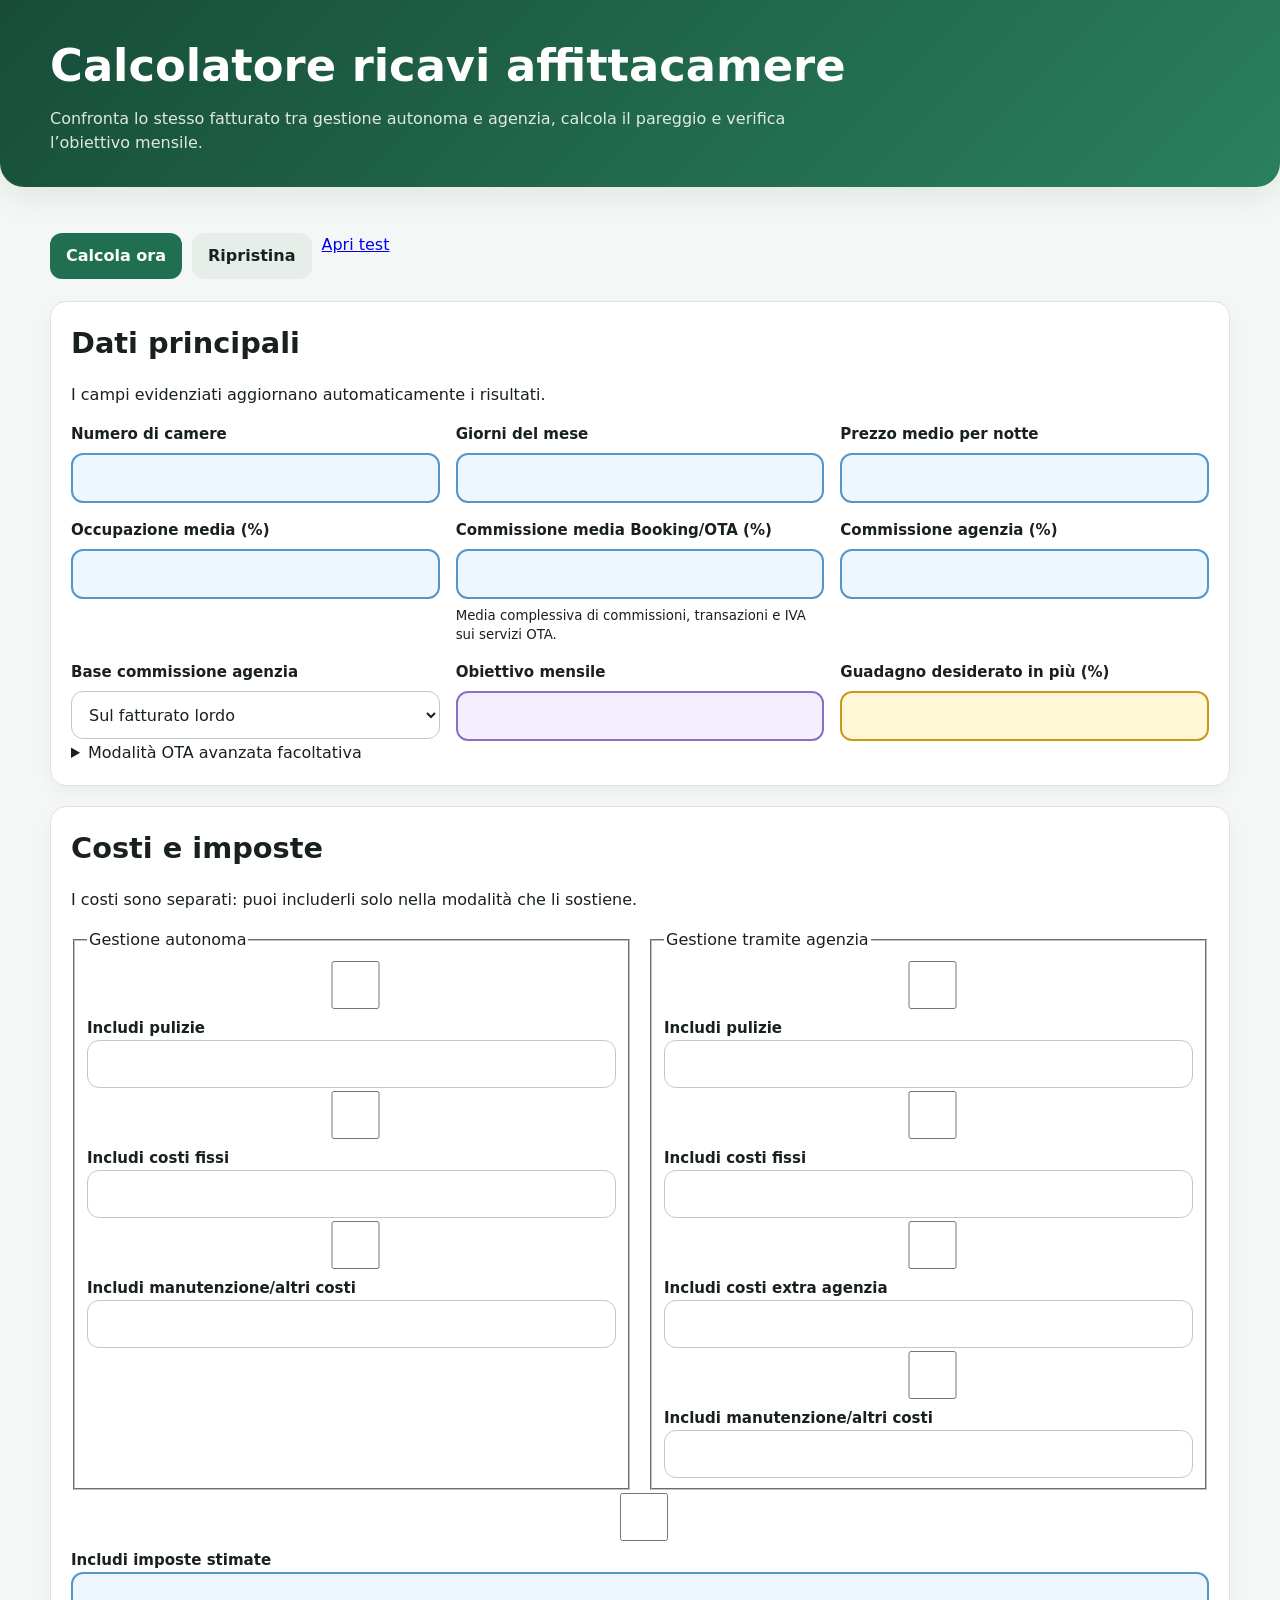
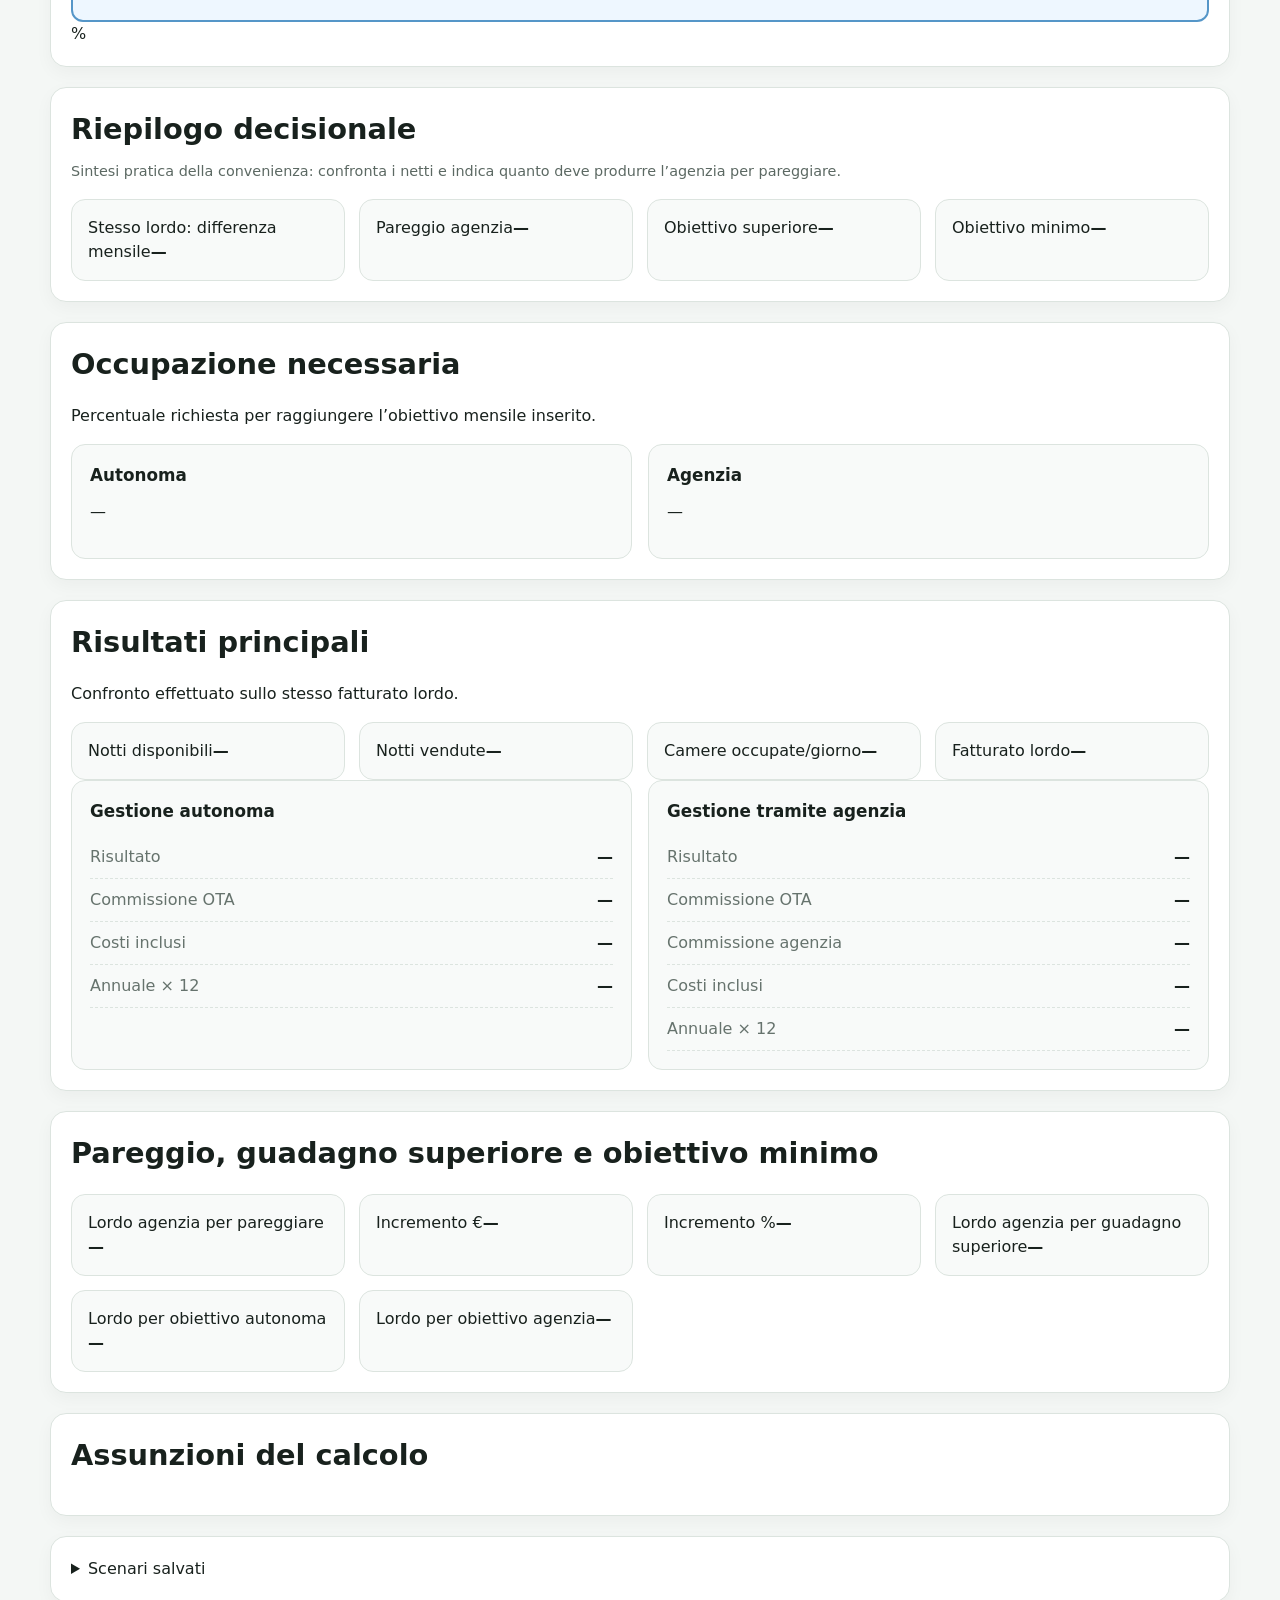
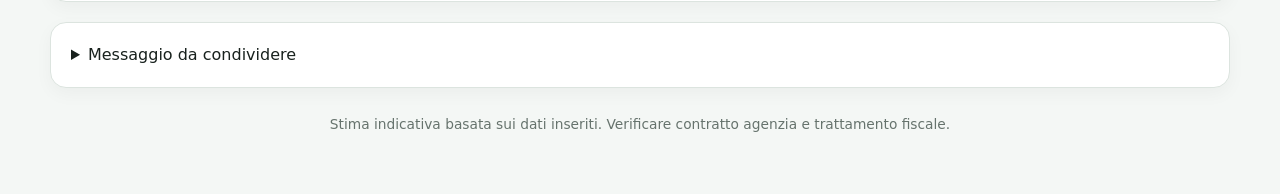
==== commit 8dbf09f0: "Redesign inputs and results for accurate cost scenarios" ====
--- a/index.html
+++ b/index.html
@@ -1,132 +1,19 @@
-<!DOCTYPE html>
-<html lang="it">
-<head>
-  <meta charset="UTF-8" />
-  <meta name="viewport" content="width=device-width, initial-scale=1.0" />
-  <meta name="description" content="Calcolatore semplice per confrontare la gestione autonoma e tramite agenzia di un affittacamere." />
-  <title>Calcolatore Ricavi Affittacamere</title>
-  <meta name="theme-color" content="#176b4d" />
-  <meta name="apple-mobile-web-app-capable" content="yes" />
-  <meta name="apple-mobile-web-app-status-bar-style" content="default" />
-  <meta name="apple-mobile-web-app-title" content="Ricavi Affittacamere" />
-  <link rel="manifest" href="manifest.webmanifest" />
-  <link rel="apple-touch-icon" href="icon.svg" />
-  <link rel="stylesheet" href="style.css" />
-  <style>
-    .decision-section{border:2px solid #9bc9b5;background:linear-gradient(145deg,#f7fffb,#eef8f3)}
-    .decision-summary{font-size:1.04rem;line-height:1.65}
-    .decision-summary strong{color:#17553e}
-    .decision-grid{display:grid;grid-template-columns:repeat(3,minmax(0,1fr));gap:14px;margin-top:16px}
-    .decision-metric{background:#fff;border:1px solid #cfe1d8;border-radius:14px;padding:16px}
-    .decision-metric .metric-label{color:#66736d;font-size:.86rem;margin-bottom:6px}
-    .decision-metric .metric-value{font-size:1.25rem;font-weight:800;overflow-wrap:anywhere}
-    .occupancy-grid{display:grid;grid-template-columns:repeat(2,minmax(0,1fr));gap:16px}
-    .occupancy-panel{border:1px solid #cfd9e8;background:#f7f9ff;border-radius:14px;padding:18px}
-    .occupancy-panel.unreachable{border-color:#efb7b4;background:#fff0ef}
-    .occupancy-panel.reached{border-color:#b8dfc8;background:#e9f7ef}
-    .occupancy-main{font-size:1.8rem;font-weight:850;margin:6px 0 12px}
-    .occupancy-detail{display:grid;gap:7px;color:#45514b}
-    .occupancy-note{margin-top:12px;font-weight:700}
-    @media(max-width:800px){.decision-grid{grid-template-columns:1fr}.occupancy-grid{grid-template-columns:1fr}}
-  </style>
-</head>
-<body>
-  <header><div class="inner"><h1>Calcolatore ricavi affittacamere</h1><p>Confronta gestione autonoma e gestione tramite agenzia. Tutti i risultati si aggiornano automaticamente e restano salvati nel browser.</p></div></header>
-  <main class="container">
-    <div class="toolbar"><button id="resetBtn" class="btn-secondary" type="button">Ripristina valori iniziali</button><button id="scrollMessageBtn" class="btn-primary" type="button">Vai al messaggio</button></div>
-    <div id="errorBox" class="error-box" role="alert"></div>
-    <section class="section"><h2>Dati della simulazione</h2><div class="grid grid-3">
-      <div class="field"><label for="rooms">Numero di camere</label><input id="rooms" type="text" inputmode="decimal" value="5" /></div>
-      <div class="field"><label for="days">Giorni del mese</label><input id="days" type="text" inputmode="decimal" value="30" /></div>
-      <div class="field"><label for="averagePrice">Prezzo medio per notte</label><input id="averagePrice" type="text" inputmode="decimal" value="70" /></div>
-      <div class="field"><label for="occupancy">Occupazione media</label><input id="occupancy" type="text" inputmode="decimal" value="60" /><span class="hint">Percentuale da 0 a 100</span></div>
-      <div class="field"><label for="otaCommission">Commissione Booking/OTA</label><input id="otaCommission" type="text" inputmode="decimal" value="23,5" /></div>
-      <div class="field"><label for="agencyCommission">Commissione agenzia</label><input id="agencyCommission" type="text" inputmode="decimal" value="20" /></div>
-      <div class="field"><label for="minimumNet">Obiettivo netto mensile</label><input id="minimumNet" type="text" inputmode="decimal" value="2000" /></div>
-      <div class="field"><label for="desiredIncrease">Incremento netto desiderato</label><input id="desiredIncrease" type="text" inputmode="decimal" value="10" /></div>
-      <div class="field"><label for="fixedCosts">Costi fissi mensili facoltativi</label><input id="fixedCosts" type="text" inputmode="decimal" value="0" /></div>
-      <div class="field"><label for="cleaningCost">Costo pulizie facoltativo</label><input id="cleaningCost" type="text" inputmode="decimal" value="0" /><span class="hint">Inteso come costo totale mensile</span></div>
-      <div class="field"><label for="taxRate">Imposte facoltative</label><input id="taxRate" type="text" inputmode="decimal" value="0" /><span class="hint">Applicate dopo commissioni e costi</span></div>
-    </div><div class="toggles"><label class="toggle"><input id="includeCleaning" type="checkbox" /> Includi pulizie</label><label class="toggle"><input id="includeFixedCosts" type="checkbox" /> Includi costi fissi</label><label class="toggle"><input id="includeTaxes" type="checkbox" /> Includi imposte</label></div></section>
-
-    <section class="section decision-section" aria-live="polite"><h2>Riepilogo decisionale</h2><div id="decisionSummary" class="decision-summary">Calcolo in corso…</div><div class="decision-grid"><div class="decision-metric"><div class="metric-label">Differenza mensile</div><div id="decisionMonthlyDifference" class="metric-value">—</div></div><div class="decision-metric"><div class="metric-label">Differenza annuale</div><div id="decisionAnnualDifference" class="metric-value">—</div></div><div class="decision-metric"><div class="metric-label">Aumento lordo richiesto all’agenzia</div><div id="decisionRequiredIncrease" class="metric-value">—</div></div></div></section>
-
-    <section class="section"><h2>Occupazione necessaria per raggiungere l’obiettivo</h2><p class="hint">Calcolata usando prezzo medio, camere, giorni, commissioni e gli eventuali costi e imposte attivati.</p><div class="occupancy-grid"><div id="occupancyAutPanel" class="occupancy-panel"><h3>Gestione autonoma</h3><div id="requiredOccupancyAut" class="occupancy-main">—</div><div class="occupancy-detail"><span>Notti da vendere: <strong id="requiredNightsAut">—</strong></span><span>Camere medie occupate al giorno: <strong id="requiredRoomsAut">—</strong></span><span>Lordo necessario: <strong id="requiredGrossAut">—</strong></span></div><div id="requiredStatusAut" class="occupancy-note">—</div></div><div id="occupancyAgencyPanel" class="occupancy-panel"><h3>Gestione tramite agenzia</h3><div id="requiredOccupancyAgency" class="occupancy-main">—</div><div class="occupancy-detail"><span>Notti da vendere: <strong id="requiredNightsAgency">—</strong></span><span>Camere medie occupate al giorno: <strong id="requiredRoomsAgency">—</strong></span><span>Lordo necessario: <strong id="requiredGrossAgency">—</strong></span></div><div id="requiredStatusAgency" class="occupancy-note">—</div></div></div></section>
-
-    <section class="section"><h2>Simulatore camere</h2><div class="cards"><div class="card"><div class="label">Notti disponibili</div><div id="availableNights" class="value">—</div></div><div class="card"><div class="label">Notti vendute</div><div id="soldNights" class="value">—</div></div><div class="card"><div class="label">Camere medie occupate al giorno</div><div id="averageOccupiedRooms" class="value">—</div></div><div class="card"><div class="label">Fatturato lordo</div><div id="grossRevenue" class="value">—</div></div></div><div class="split" style="margin-top:16px"><div class="result-panel"><h3>Gestione autonoma</h3><div class="result-row"><span>Netto mensile</span><strong id="simAutonomousNet">—</strong></div><div class="result-row"><span>Netto annuale</span><strong id="simAutonomousAnnual">—</strong></div></div><div class="result-panel"><h3>Gestione tramite agenzia</h3><div class="result-row"><span>Netto mensile</span><strong id="simAgencyNet">—</strong></div><div class="result-row"><span>Netto annuale</span><strong id="simAgencyAnnual">—</strong></div><div id="goalStatus" class="status">—</div></div></div></section>
-    <section class="section"><h2>Confronto dettagliato</h2><div class="split"><div class="result-panel"><h3>Gestione autonoma</h3><div class="result-row"><span>Fatturato lordo</span><strong id="autGross">—</strong></div><div class="result-row"><span>Costo OTA</span><strong id="autOtaCost">—</strong></div><div class="result-row"><span>Percentuale residua</span><strong id="autResidual">—</strong></div><div class="result-row"><span>Netto mensile</span><strong id="autNet">—</strong></div><div class="result-row"><span>Netto annuale</span><strong id="autAnnual">—</strong></div></div><div class="result-panel"><h3>Gestione tramite agenzia</h3><div class="result-row"><span>Fatturato lordo</span><strong id="agencyGross">—</strong></div><div class="result-row"><span>Costo OTA</span><strong id="agencyOtaCost">—</strong></div><div class="result-row"><span>Costo agenzia</span><strong id="agencyCost">—</strong></div><div class="result-row"><span>Totale trattenuto</span><strong id="agencyTotalCost">—</strong></div><div class="result-row"><span>Percentuale residua</span><strong id="agencyResidual">—</strong></div><div class="result-row"><span>Netto mensile</span><strong id="agencyNet">—</strong></div><div class="result-row"><span>Netto annuale</span><strong id="agencyAnnual">—</strong></div></div></div></section>
-    <section class="section"><h2>Pareggio e guadagno superiore</h2><div class="cards"><div class="card"><div class="label">Netto ottenuto autonomamente</div><div id="breakEvenAutNet" class="value">—</div></div><div class="card"><div class="label">Lordo richiesto all'agenzia per pareggiare</div><div id="breakEvenAgencyGross" class="value">—</div></div><div class="card"><div class="label">Incremento lordo richiesto</div><div id="breakEvenIncreaseEuro" class="value">—</div></div><div class="card"><div class="label">Incremento percentuale richiesto</div><div id="breakEvenIncreasePercent" class="value">—</div></div></div><div class="cards" style="margin-top:14px"><div class="card"><div class="label">Netto obiettivo superiore</div><div id="higherTargetNet" class="value">—</div></div><div class="card"><div class="label">Lordo agenzia necessario</div><div id="higherAgencyGross" class="value">—</div></div><div class="card"><div class="label">Incremento lordo in euro</div><div id="higherIncreaseEuro" class="value">—</div></div><div class="card"><div class="label">Incremento lordo in percentuale</div><div id="higherIncreasePercent" class="value">—</div></div></div></section>
-    <section class="section"><h2>Obiettivo netto minimo</h2><div class="split"><div class="result-panel"><h3>Gestione autonoma</h3><div class="result-row"><span>Netto desiderato</span><strong id="goalNetAut">—</strong></div><div class="result-row"><span>Lordo necessario</span><strong id="goalGrossAut">—</strong></div></div><div class="result-panel"><h3>Gestione tramite agenzia</h3><div class="result-row"><span>Netto desiderato</span><strong id="goalNetAgency">—</strong></div><div class="result-row"><span>Lordo necessario</span><strong id="goalGrossAgency">—</strong></div></div></div></section>
-    <section class="section"><h2>Tabella scenari lordi</h2><div class="table-wrap"><table><thead><tr><th>Lordo mensile</th><th>Netto autonomo</th><th>Netto agenzia</th><th>Differenza</th><th>Residuo autonomo</th><th>Residuo agenzia</th></tr></thead><tbody id="scenarioTableBody"></tbody></table></div></section>
-    <section class="section"><h2>Tabella pareggio agenzia</h2><div class="table-wrap"><table><thead><tr><th>Lordo gestione autonoma</th><th>Netto gestione autonoma</th><th>Lordo agenzia per stesso netto</th><th>Incremento richiesto</th><th>Incremento %</th></tr></thead><tbody id="breakEvenTableBody"></tbody></table></div></section>
-    <section class="section"><h2>Scenari salvati</h2><div class="scenario-form"><input id="scenarioName" type="text" maxlength="60" placeholder="Nome dello scenario, ad esempio: Estate 2026" /><button id="saveScenarioBtn" class="btn-primary" type="button">Salva scenario</button></div><div id="scenarioList" class="scenario-list"></div></section>
-    <section id="messageSection" class="section"><h2>Generatore di messaggio</h2><div class="grid"><div class="field"><label for="language">Lingua</label><select id="language"><option value="it">Italiano</option><option value="bn">Bangla</option></select></div></div><div class="message-actions"><button id="generateMessageBtn" class="btn-primary" type="button">Genera messaggio</button><button id="copyMessageBtn" class="btn-secondary" type="button">Copia messaggio</button><span id="copyConfirmation" class="copy-confirmation">Messaggio copiato</span></div><textarea id="generatedMessage" readonly placeholder="Il messaggio apparirà qui."></textarea></section>
-    <footer>Funziona interamente nel browser. Nessun dato viene inviato online.</footer>
-  </main>
-  <script src="script.js?v=5"></script>
-  <script>
-    (() => {
-      const ids = ['rooms','days','averagePrice','occupancy','otaCommission','agencyCommission','minimumNet','desiredIncrease','fixedCosts','cleaningCost','taxRate','includeCleaning','includeFixedCosts','includeTaxes'];
-      const safeSet = (id, value) => { const el = document.getElementById(id); if (el) el.textContent = value; };
-      const requiredFor = (v, residual) => {
-        const taxFactor = v.includeTaxes ? 1 - v.taxRate / 100 : 1;
-        const costs = (v.includeFixedCosts ? v.fixedCosts : 0) + (v.includeCleaning ? v.cleaningCost : 0);
-        if (!(taxFactor > 0) || !(residual > 0) || !(v.rooms > 0) || !(v.days > 0) || !(v.averagePrice > 0)) return null;
-        const gross = (v.minimumNet / taxFactor + costs) / residual;
-        const nights = gross / v.averagePrice;
-        const occupancy = nights / (v.rooms * v.days) * 100;
-        return { gross, nights, occupancy, roomsPerDay: nights / v.days };
-      };
-      const renderRequired = (prefix, panelId, result, currentOccupancy) => {
-        const panel = document.getElementById(panelId);
-        if (!result) {
-          safeSet('requiredOccupancy' + prefix, 'Non calcolabile');
-          safeSet('requiredNights' + prefix, '—'); safeSet('requiredRooms' + prefix, '—'); safeSet('requiredGross' + prefix, '—');
-          safeSet('requiredStatus' + prefix, 'Controlla prezzo, camere, giorni, imposte e commissioni.');
-          panel.className = 'occupancy-panel unreachable'; return;
-        }
-        safeSet('requiredOccupancy' + prefix, percent(result.occupancy));
-        safeSet('requiredNights' + prefix, number(result.nights));
-        safeSet('requiredRooms' + prefix, number(result.roomsPerDay));
-        safeSet('requiredGross' + prefix, money(result.gross));
-        if (result.occupancy > 100) {
-          panel.className = 'occupancy-panel unreachable';
-          safeSet('requiredStatus' + prefix, `Obiettivo non raggiungibile: servirebbe il ${percent(result.occupancy)} di occupazione.`);
-        } else if (currentOccupancy >= result.occupancy) {
-          panel.className = 'occupancy-panel reached';
-          safeSet('requiredStatus' + prefix, `Obiettivo raggiunto con l’occupazione attuale del ${percent(currentOccupancy)}.`);
-        } else {
-          panel.className = 'occupancy-panel';
-          safeSet('requiredStatus' + prefix, `Mancano ${percent(result.occupancy-currentOccupancy)} punti di occupazione.`);
-        }
-      };
-      function refreshDecision() {
-        try {
-          const v = readValues();
-          if (validate(v).length) return;
-          const r = calculate(v);
-          const monthlyDiff = r.autNet - r.agencyNet;
-          const annualDiff = monthlyDiff * 12;
-          const agencyIncrease = r.gross > 0 ? (r.breakEvenGross / r.gross - 1) * 100 : 0;
-          const better = monthlyDiff > 0.01 ? 'La gestione autonoma' : monthlyDiff < -0.01 ? 'La gestione tramite agenzia' : 'Le due modalità';
-          const verb = Math.abs(monthlyDiff) < 0.01 ? 'producono praticamente lo stesso netto' : `produce ${money(Math.abs(monthlyDiff))} in più al mese`;
-          const goalAut = r.autNet >= v.minimumNet ? 'raggiunge' : 'non raggiunge';
-          const goalAgency = r.agencyNet >= v.minimumNet ? 'raggiunge' : 'non raggiunge';
-          document.getElementById('decisionSummary').innerHTML = `<strong>${better}</strong> ${verb}. La gestione autonoma ${goalAut} l’obiettivo di <strong>${money(v.minimumNet)}</strong>; la gestione tramite agenzia ${goalAgency} lo stesso obiettivo. Per pareggiare il netto autonomo, l’agenzia deve generare circa <strong>${money(r.breakEvenGross)}</strong> di lordo mensile.`;
-          safeSet('decisionMonthlyDifference', money(monthlyDiff));
-          safeSet('decisionAnnualDifference', money(annualDiff));
-          safeSet('decisionRequiredIncrease', percent(agencyIncrease));
-          renderRequired('Aut','occupancyAutPanel',requiredFor(v,r.autResidual),v.occupancy);
-          renderRequired('Agency','occupancyAgencyPanel',requiredFor(v,r.agencyResidual),v.occupancy);
-        } catch (error) { console.error('Decision summary error', error); }
-      }
-      let timer;
-      const schedule = () => { clearTimeout(timer); timer = setTimeout(refreshDecision, 140); };
-      ids.forEach(id => { const el = document.getElementById(id); if (el) { el.addEventListener('input', schedule); el.addEventListener('change', schedule); el.addEventListener('blur', schedule); } });
-      document.addEventListener('click', event => { if (event.target && ['calculateBtn','resetBtn'].includes(event.target.id)) setTimeout(refreshDecision, 0); });
-      setTimeout(refreshDecision, 0);
-    })();
-    if ('serviceWorker' in navigator) { window.addEventListener('load', () => { navigator.serviceWorker.register('./service-worker.js').catch(console.error); }); }
-  </script>
-</body>
-</html>+<!DOCTYPE html><html lang="it"><head><meta charset="UTF-8"><meta name="viewport" content="width=device-width,initial-scale=1"><meta name="description" content="Confronto ricavi affittacamere"><meta name="theme-color" content="#176b4d"><meta name="apple-mobile-web-app-capable" content="yes"><meta name="apple-mobile-web-app-title" content="Ricavi Camere"><title>Calcolatore Ricavi Affittacamere</title><link rel="manifest" href="manifest.webmanifest"><link rel="apple-touch-icon" href="icon.svg"><link rel="stylesheet" href="style.css?v=7"></head><body>
+<header><div class="inner"><h1>Calcolatore ricavi affittacamere</h1><p>Confronta lo stesso fatturato tra gestione autonoma e agenzia, calcola il pareggio e verifica l’obiettivo mensile.</p></div></header>
+<main class="container"><div class="toolbar"><button id="calculateBtn" class="btn-primary">Calcola ora</button><button id="resetBtn" class="btn-secondary">Ripristina</button><a class="btn-link" href="tests.html">Apri test</a></div><div id="changeToast" class="change-toast" role="status" aria-live="polite"></div><div id="errorBox" class="error-box" role="alert" aria-live="assertive"></div>
+<section class="section"><h2>Dati principali</h2><p class="explain">I campi evidenziati aggiornano automaticamente i risultati.</p><div class="grid grid-3">
+<div class="field"><label for="rooms">Numero di camere</label><input id="rooms" inputmode="decimal"></div><div class="field"><label for="days">Giorni del mese</label><input id="days" inputmode="decimal"></div><div class="field"><label for="averagePrice">Prezzo medio per notte</label><input id="averagePrice" inputmode="decimal"></div>
+<div class="field"><label for="occupancy">Occupazione media (%)</label><input id="occupancy" inputmode="decimal"></div><div class="field"><label for="otaCommission">Commissione media Booking/OTA (%)</label><input id="otaCommission" inputmode="decimal"><small>Media complessiva di commissioni, transazioni e IVA sui servizi OTA.</small></div><div class="field"><label for="agencyCommission">Commissione agenzia (%)</label><input id="agencyCommission" inputmode="decimal"></div>
+<div class="field"><label for="agencyCommissionBase">Base commissione agenzia</label><select id="agencyCommissionBase"><option value="gross">Sul fatturato lordo</option><option value="afterOta">Sul fatturato dopo OTA</option></select></div><div class="field"><label for="minimumNet">Obiettivo mensile</label><input id="minimumNet" inputmode="decimal"></div><div class="field"><label for="desiredIncrease">Guadagno desiderato in più (%)</label><input id="desiredIncrease" inputmode="decimal"></div></div>
+<details><summary>Modalità OTA avanzata facoltativa</summary><p class="explain">La modalità semplice usa la percentuale media sopra. Questa sezione è solo informativa e non sostituisce il valore medio finché non viene attivata.</p><div class="grid grid-3"><div class="field"><label for="bookingShare">Prenotazioni Booking (%)</label><input id="bookingShare" inputmode="decimal" value="80"></div><div class="field"><label for="bookingRate">Commissione Booking (%)</label><input id="bookingRate" inputmode="decimal" value="23,5"></div><div class="field"><label for="otherShare">Expedia/VRBO (%)</label><input id="otherShare" inputmode="decimal" value="0"></div><div class="field"><label for="otherRate">Commissione Expedia/VRBO (%)</label><input id="otherRate" inputmode="decimal" value="20"></div><div class="field"><label for="directShare">Prenotazioni dirette (%)</label><input id="directShare" inputmode="decimal" value="20"></div><div class="field"><label for="directRate">Costo diretto (%)</label><input id="directRate" inputmode="decimal" value="0"></div></div><button id="applyWeightedOta" class="btn-secondary">Calcola e applica media ponderata</button><strong id="weightedOtaResult"></strong></details></section>
+<section class="section"><h2>Costi e imposte</h2><p class="explain">I costi sono separati: puoi includerli solo nella modalità che li sostiene.</p><div class="split"><fieldset><legend>Gestione autonoma</legend><div class="cost-grid"><label><input id="autIncludeCleaning" type="checkbox"> Includi pulizie</label><input id="autCleaning" inputmode="decimal" aria-label="Pulizie gestione autonoma"><label><input id="autIncludeFixed" type="checkbox"> Includi costi fissi</label><input id="autFixed" inputmode="decimal" aria-label="Costi fissi gestione autonoma"><label><input id="autIncludeMaintenance" type="checkbox"> Includi manutenzione/altri costi</label><input id="autMaintenance" inputmode="decimal" aria-label="Manutenzione gestione autonoma"></div></fieldset><fieldset><legend>Gestione tramite agenzia</legend><div class="cost-grid"><label><input id="agencyIncludeCleaning" type="checkbox"> Includi pulizie</label><input id="agencyCleaning" inputmode="decimal" aria-label="Pulizie agenzia"><label><input id="agencyIncludeFixed" type="checkbox"> Includi costi fissi</label><input id="agencyFixed" inputmode="decimal" aria-label="Costi fissi agenzia"><label><input id="agencyIncludeExtra" type="checkbox"> Includi costi extra agenzia</label><input id="agencyExtra" inputmode="decimal" aria-label="Costi extra agenzia"><label><input id="agencyIncludeMaintenance" type="checkbox"> Includi manutenzione/altri costi</label><input id="agencyMaintenance" inputmode="decimal" aria-label="Manutenzione agenzia"></div></fieldset></div><div class="tax-row"><label><input id="includeTaxes" type="checkbox"> Includi imposte stimate</label><input id="taxRate" inputmode="decimal" aria-label="Aliquota imposte"><span>%</span></div></section>
+<div id="resultNote" class="notice"></div>
+<section class="section decision"><h2>Riepilogo decisionale</h2><div id="decisionSummary" class="lead"></div><div class="cards"><div class="card"><span>Stesso lordo: differenza mensile</span><strong id="decisionMonthlyDifference">—</strong></div><div class="card"><span>Pareggio agenzia</span><strong id="decisionBreakEven">—</strong></div><div class="card"><span>Obiettivo superiore</span><strong id="decisionHigher">—</strong></div><div class="card"><span>Obiettivo minimo</span><strong id="decisionMinimum">—</strong></div></div></section>
+<section class="section"><h2>Occupazione necessaria</h2><p class="explain">Percentuale richiesta per raggiungere l’obiettivo mensile inserito.</p><div class="split"><div id="requiredAutPanel" class="result-panel"><h3>Autonoma</h3><div class="big" id="requiredOccupancyAut">—</div><p id="requiredDetailsAut"></p></div><div id="requiredAgencyPanel" class="result-panel"><h3>Agenzia</h3><div class="big" id="requiredOccupancyAgency">—</div><p id="requiredDetailsAgency"></p></div></div></section>
+<section class="section"><h2>Risultati principali</h2><p class="explain">Confronto effettuato sullo stesso fatturato lordo.</p><div class="cards"><div class="card"><span>Notti disponibili</span><strong id="availableNights">—</strong></div><div class="card"><span>Notti vendute</span><strong id="soldNights">—</strong></div><div class="card"><span>Camere occupate/giorno</span><strong id="averageOccupiedRooms">—</strong></div><div class="card"><span>Fatturato lordo</span><strong id="grossRevenue">—</strong></div></div><div class="split top"><div id="autPanel" class="result-panel"><h3>Gestione autonoma</h3><div class="result-row"><span id="autResultLabel">Risultato</span><strong id="autNet">—</strong></div><div class="result-row"><span>Commissione OTA</span><strong id="autOtaCost">—</strong></div><div class="result-row"><span>Costi inclusi</span><strong id="autCosts">—</strong></div><div class="result-row"><span>Annuale × 12</span><strong id="autAnnual">—</strong></div><div id="autLoss" class="loss"></div></div><div id="agencyPanel" class="result-panel"><h3>Gestione tramite agenzia</h3><div class="result-row"><span id="agencyResultLabel">Risultato</span><strong id="agencyNet">—</strong></div><div class="result-row"><span>Commissione OTA</span><strong id="agencyOtaCost">—</strong></div><div class="result-row"><span>Commissione agenzia</span><strong id="agencyCost">—</strong></div><div class="result-row"><span>Costi inclusi</span><strong id="agencyCosts">—</strong></div><div class="result-row"><span>Annuale × 12</span><strong id="agencyAnnual">—</strong></div><div id="agencyLoss" class="loss"></div></div></div></section>
+<section class="section"><h2>Pareggio, guadagno superiore e obiettivo minimo</h2><div class="cards"><div class="card"><span>Lordo agenzia per pareggiare</span><strong id="breakEvenGross">—</strong></div><div class="card"><span>Incremento €</span><strong id="breakEvenEuro">—</strong></div><div class="card"><span>Incremento %</span><strong id="breakEvenPct">—</strong></div><div class="card"><span>Lordo agenzia per guadagno superiore</span><strong id="higherGross">—</strong></div><div class="card"><span>Lordo per obiettivo autonoma</span><strong id="goalGrossAut">—</strong></div><div class="card"><span>Lordo per obiettivo agenzia</span><strong id="goalGrossAgency">—</strong></div></div></section>
+<section class="section"><h2>Assunzioni del calcolo</h2><ul id="assumptions"></ul></section>
+<details class="section"><summary>Scenari salvati</summary><div class="scenario-form"><input id="scenarioName" placeholder="Nome scenario"><button id="saveScenarioBtn" class="btn-primary">Salva</button></div><div id="scenarioList"></div></details>
+<details class="section"><summary>Messaggio da condividere</summary><label for="language">Lingua</label><select id="language"><option value="it">Italiano</option><option value="bn">Bangla</option></select><div class="toolbar"><button id="generateMessageBtn" class="btn-primary">Genera messaggio</button><button id="copyMessageBtn" class="btn-secondary">Copia</button><span id="copyConfirmation"></span></div><textarea id="generatedMessage" readonly></textarea></details>
+<footer>Stima indicativa basata sui dati inseriti. Verificare contratto agenzia e trattamento fiscale.</footer></main>
+<script src="core.js?v=7"></script><script src="script.js?v=7"></script><script>if('serviceWorker'in navigator){navigator.serviceWorker.register('./service-worker.js').then(r=>r.update()).catch(console.error)}</script></body></html>
